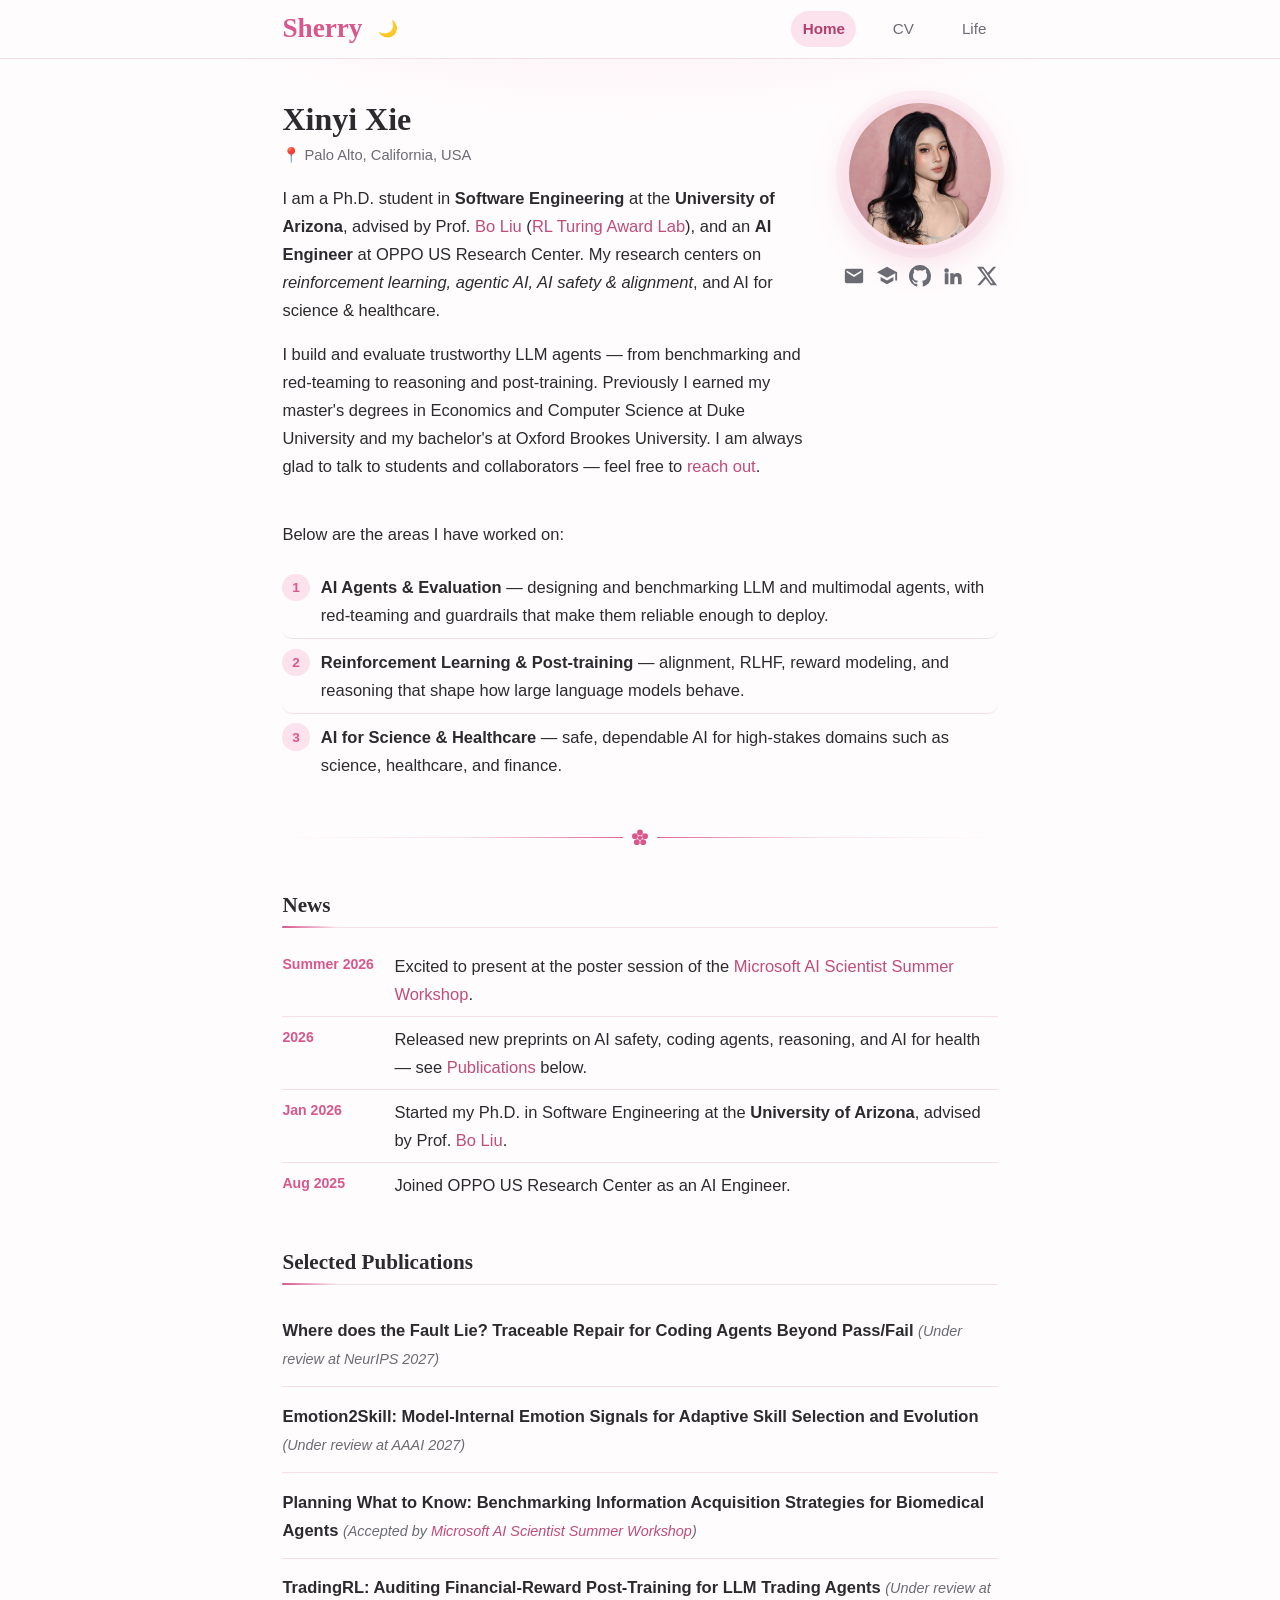
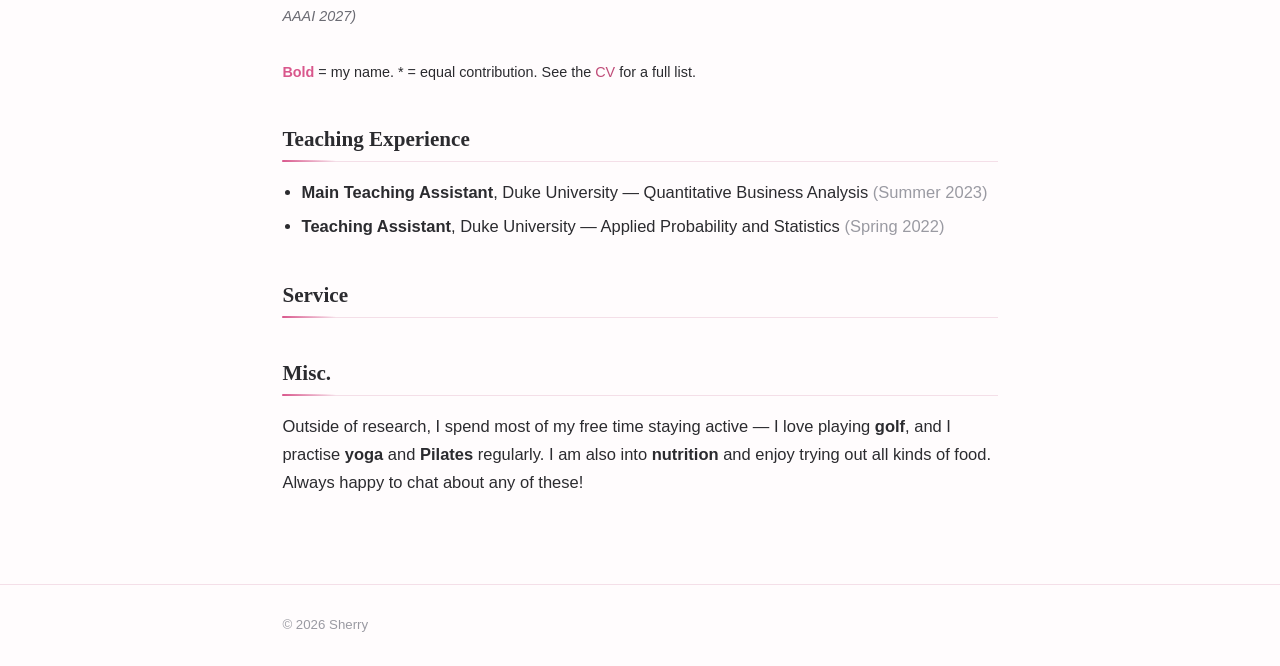
==== index.html @ 766e2747 "Personal academic website (Home, CV, Life)" ====
<!DOCTYPE html>
<html lang="en">
  <head>
    <meta charset="UTF-8" />
    <meta name="viewport" content="width=device-width, initial-scale=1.0" />
    <title>Xinyi Xie</title>
    <meta
      name="description"
      content="Xinyi Xie — PhD student in Software Engineering at the University of Arizona, working on reinforcement learning, agentic AI, and AI safety."
    />
    <link rel="icon" href="assets/icons/favicon.svg" />
    <link rel="stylesheet" href="assets/css/style.css" />
    <script>try{var t=localStorage.getItem("theme");if(t)document.documentElement.setAttribute("data-theme",t);}catch(e){}</script>
  </head>
  <body>
    <header class="site-header">
      <div class="container">
        <div class="brand-group">
          <a class="brand" href="index.html">Sherry</a>
          <button class="theme-toggle" type="button" aria-label="Toggle day / night" title="Day / night">🌙</button>
        </div>
        <nav class="nav">
          <a href="index.html">Home</a>
          <a href="cv.html">CV</a>
          <a href="life.html">Life</a>
        </nav>
      </div>
    </header>

    <main>
      <div class="container">
        <!-- Profile: text on the left, photo + social icons on the right -->
        <section class="profile">
          <div class="profile__main">
            <h1>Xinyi Xie</h1>
            <p class="profile__loc">📍 Palo Alto, California, USA</p>
            <p>
              I am a Ph.D. student in <strong>Software Engineering</strong> at
              the <strong>University of Arizona</strong>, advised by Prof.
              <a
                href="https://ergodicmarkovian.github.io/main/"
                target="_blank"
                rel="noopener"
                >Bo Liu</a
              >
              (<a
                href="https://all.cs.umass.edu"
                target="_blank"
                rel="noopener"
                >RL Turing Award Lab</a
              >), and an <strong>AI Engineer</strong> at OPPO US Research
              Center. My research centers on
              <em>reinforcement learning, agentic AI, AI safety &amp;
              alignment</em>, and AI for science &amp; healthcare.
            </p>
            <p>
              I build and evaluate trustworthy LLM agents — from benchmarking
              and red-teaming to reasoning and post-training. Previously I
              earned my master's degrees in Economics and Computer Science at
              Duke University and my bachelor's at Oxford Brookes University. I
              am always glad to talk to students and collaborators — feel free to
              <a href="mailto:techsherry888@gmail.com">reach out</a>.
            </p>
          </div>

          <aside class="profile__side">
            <img
              class="profile__photo"
              src="assets/images/headshot.jpg"
              alt="Photo of Xinyi Xie"
              onerror="this.onerror=null;this.replaceWith(Object.assign(document.createElement('div'),{className:'profile__photo profile__photo--empty',textContent:'XX'}))"
            />
            <div class="profile__social">
              <a href="mailto:techsherry888@gmail.com" aria-label="Email" title="Email">
                <svg viewBox="0 0 24 24" aria-hidden="true"><path d="M20 4H4a2 2 0 0 0-2 2v12a2 2 0 0 0 2 2h16a2 2 0 0 0 2-2V6a2 2 0 0 0-2-2Zm0 4-8 5-8-5V6l8 5 8-5Z"/></svg>
              </a>
              <a href="https://scholar.google.com/citations?user=f20DYF0AAAAJ&amp;hl" target="_blank" rel="noopener" aria-label="Google Scholar" title="Google Scholar">
                <svg viewBox="0 0 24 24" aria-hidden="true"><path d="M12 2 1 8l11 6 9-4.91V17h2V8L12 2ZM5 13.18v4L12 21l7-3.82v-4L12 17l-7-3.82Z"/></svg>
              </a>
              <a href="https://github.com/Sherry19971998" target="_blank" rel="noopener" aria-label="GitHub" title="GitHub">
                <svg viewBox="0 0 16 16" aria-hidden="true"><path d="M8 0C3.58 0 0 3.58 0 8c0 3.54 2.29 6.53 5.47 7.59.4.07.55-.17.55-.38 0-.19-.01-.82-.01-1.49-2.01.37-2.53-.49-2.69-.94-.09-.23-.48-.94-.82-1.13-.28-.15-.68-.52-.01-.53.63-.01 1.08.58 1.23.82.72 1.21 1.87.87 2.33.66.07-.52.28-.87.51-1.07-1.78-.2-3.64-.89-3.64-3.95 0-.87.31-1.59.82-2.15-.08-.2-.36-1.02.08-2.12 0 0 .67-.21 2.2.82a7.6 7.6 0 0 1 4 0c1.53-1.04 2.2-.82 2.2-.82.44 1.1.16 1.92.08 2.12.51.56.82 1.27.82 2.15 0 3.07-1.87 3.75-3.65 3.95.29.25.54.73.54 1.48 0 1.07-.01 1.93-.01 2.2 0 .21.15.46.55.38A8.01 8.01 0 0 0 16 8c0-4.42-3.58-8-8-8Z"/></svg>
              </a>
              <a href="https://www.linkedin.com/in/sherry-xie-65384914b/" target="_blank" rel="noopener" aria-label="LinkedIn" title="LinkedIn">
                <svg viewBox="0 0 24 24" aria-hidden="true"><path d="M4.98 3.5a2.5 2.5 0 1 1-.02 5 2.5 2.5 0 0 1 .02-5ZM3 9h4v12H3Zm6 0h3.8v1.7h.05c.53-1 1.83-2.05 3.77-2.05 4.03 0 4.78 2.65 4.78 6.1V21h-4v-5.4c0-1.29-.02-2.95-1.8-2.95-1.8 0-2.08 1.4-2.08 2.85V21H9Z"/></svg>
              </a>
              <a href="https://x.com/sherry17111811" target="_blank" rel="noopener" aria-label="X (Twitter)" title="X (Twitter)">
                <svg viewBox="0 0 24 24" aria-hidden="true"><path d="M18.9 2H22l-7.5 8.6L23 22h-6.9l-5.4-7-6.2 7H1.4l8-9.2L1 2h7l4.9 6.5L18.9 2Zm-2.4 18h1.9L7.6 4H5.6l10.9 16Z"/></svg>
              </a>
            </div>
          </aside>
        </section>

        <!-- Research areas: no heading — flows from the bio, like the reference. -->
        <section class="section">
          <p>Below are the areas I have worked on:</p>
          <ol class="areas">
            <li>
              <strong>AI Agents &amp; Evaluation</strong> — designing and
              benchmarking LLM and multimodal agents, with red-teaming and
              guardrails that make them reliable enough to deploy.
            </li>
            <li>
              <strong>Reinforcement Learning &amp; Post-training</strong> —
              alignment, RLHF, reward modeling, and reasoning that shape how
              large language models behave.
            </li>
            <li>
              <strong>AI for Science &amp; Healthcare</strong> — safe,
              dependable AI for high-stakes domains such as science, healthcare,
              and finance.
            </li>
          </ol>
        </section>

        <hr />

        <!-- News -->
        <section class="section">
          <h2>News</h2>
          <div id="news-list">
            <p class="loading">Loading news…</p>
          </div>
        </section>

        <!-- Selected publications -->
        <section class="section">
          <h2>Selected Publications</h2>
          <div id="pub-list" data-selected="true">
            <p class="loading">Loading publications…</p>
          </div>
          <p style="margin-top: 1rem; font-size: 0.9rem">
            <span class="me" style="color: var(--color-accent); font-weight: 700"
              >Bold</span
            >
            = my name. * = equal contribution. See the
            <a href="cv.html">CV</a> for a full list.
          </p>
        </section>

        <!-- Teaching Experience -->
        <section class="section">
          <h2>Teaching Experience</h2>
          <ul class="plain-list">
            <li>
              <strong>Main Teaching Assistant</strong>, Duke University —
              Quantitative Business Analysis
              <span style="color: var(--color-faint)">(Summer 2023)</span>
            </li>
            <li>
              <strong>Teaching Assistant</strong>, Duke University — Applied
              Probability and Statistics
              <span style="color: var(--color-faint)">(Spring 2022)</span>
            </li>
          </ul>
        </section>

        <!-- Service (none yet — heading kept, content intentionally empty) -->
        <section class="section">
          <h2>Service</h2>
        </section>

        <!-- Misc. -->
        <section class="section">
          <h2>Misc.</h2>
          <p>
            Outside of research, I spend most of my free time staying active —
            I love playing <strong>golf</strong>, and I practise
            <strong>yoga</strong> and <strong>Pilates</strong> regularly. I am
            also into <strong>nutrition</strong> and enjoy trying out all kinds
            of food. Always happy to chat about any of these!
          </p>
        </section>
      </div>
    </main>

    <footer class="site-footer">
      <div class="container">
        <span>© <span id="year">2026</span> Sherry</span>
      </div>
    </footer>

    <script src="assets/js/main.js"></script>
    <script src="assets/js/data.js"></script>
  </body>
</html>
---- assets/css/style.css ----
/* ==========================================================================
   Sherry Xie — personal academic website
   Two pages: Home + CV. Single-column, sans-serif, soft rose accent.
   Inspired by kevinz-01.github.io, with a feminine palette borrowed from
   al-folio pink themes. No external fonts, no build step.
   ========================================================================== */

:root {
  --max-width: 760px;

  --color-text: #2b2b2f;
  --color-muted: #6b6b73;
  --color-faint: #9a9aa2;
  --color-bg: #fffcfd;
  --color-surface: #fdeef4;
  --color-border: #f4dfe8;

  /* Rose accent */
  --color-accent: #d9578c;
  --color-accent-dark: #b23f6c;
  --color-accent-soft: #fce2ed;
  --color-link: #c04d79;
  --color-link-hover: #9c3862;

  --font-sans: "Inter", -apple-system, BlinkMacSystemFont, "Segoe UI", Roboto,
    Helvetica, Arial, "Noto Sans", sans-serif;
  --font-serif: "Iowan Old Style", "Palatino Linotype", Palatino, Georgia,
    serif;
  --font-mono: "SF Mono", ui-monospace, Menlo, Consolas, monospace;
  /* handwritten signature look for the name */
  --font-script: "Snell Roundhand", "Apple Chancery", "Segoe Script",
    "Brush Script MT", cursive;

  --radius: 12px;

  /* hand-drawn 5-petal flower, used as a CSS mask so it follows the theme */
  --flower: url("data:image/svg+xml,%3Csvg xmlns='http://www.w3.org/2000/svg' viewBox='0 0 24 24'%3E%3Cg fill='%23000'%3E%3Ccircle cx='12' cy='5.4' r='3.5'/%3E%3Ccircle cx='18.1' cy='9.8' r='3.5'/%3E%3Ccircle cx='15.8' cy='17' r='3.5'/%3E%3Ccircle cx='8.2' cy='17' r='3.5'/%3E%3Ccircle cx='5.9' cy='9.8' r='3.5'/%3E%3Ccircle cx='12' cy='11.8' r='2.6'/%3E%3C/g%3E%3C/svg%3E");
}

/* Reset ------------------------------------------------------------------- */
*,
*::before,
*::after {
  box-sizing: border-box;
}
html {
  -webkit-text-size-adjust: 100%;
  scroll-behavior: smooth;
}
body {
  margin: 0;
  font-family: var(--font-sans);
  font-size: 16.5px;
  line-height: 1.7;
  color: var(--color-text);
  /* soft blush glow at the top — warmth without decoration */
  background-color: var(--color-bg);
  background-image: radial-gradient(
    900px 380px at 50% -140px,
    var(--color-accent-soft),
    transparent 70%
  );
  background-repeat: no-repeat;
  background-attachment: fixed;
  -webkit-font-smoothing: antialiased;
  text-rendering: optimizeLegibility;
}

/* Typography -------------------------------------------------------------- */
/* Elegant serif headings — academic gravitas with a softer, feminine feel */
h1,
h2,
h3,
h4 {
  font-family: var(--font-serif);
  font-weight: 600;
  line-height: 1.3;
  color: var(--color-text);
  letter-spacing: 0;
}
h1 {
  font-size: 2rem;
  margin: 0 0 0.15rem;
}
h2 {
  font-size: 1.32rem;
  margin: 2.6rem 0 1rem;
  padding-bottom: 0.5rem;
  border-bottom: 1px solid var(--color-border);
  position: relative;
}
/* delicate rose accent under each section heading — grows on hover */
h2::after {
  content: "";
  position: absolute;
  left: 0;
  bottom: -1px;
  width: 54px;
  height: 2px;
  border-radius: 2px;
  background: linear-gradient(90deg, var(--color-accent), transparent);
  transition: width 0.4s cubic-bezier(0.4, 0, 0.2, 1);
}
h2:hover::after {
  width: 130px;
}
h3 {
  font-size: 1.05rem;
  margin: 1.6rem 0 0.5rem;
}

p {
  margin: 0 0 1rem;
}

a {
  color: var(--color-link);
  text-decoration: none;
  border-bottom: 1px solid transparent;
  transition: color 0.15s ease, border-color 0.15s ease;
}
a:hover {
  color: var(--color-link-hover);
  border-bottom-color: currentColor;
}

/* Divider with a little flower in the middle */
hr {
  border: none;
  /* taller band so the divider (and its flower) is easy to hover */
  height: 24px;
  background: linear-gradient(
      90deg,
      transparent,
      var(--color-accent-soft),
      var(--color-accent),
      var(--color-accent-soft),
      transparent
    )
    center / 100% 1px no-repeat;
  margin: 2.4rem 0;
  position: relative;
  overflow: visible;
}
/* clear a gap in the line so the flower sits cleanly */
hr::before {
  content: "";
  position: absolute;
  left: 50%;
  top: 50%;
  transform: translate(-50%, -50%);
  width: 34px;
  height: 10px;
  background: var(--color-bg);
}
/* the flower itself — masked, so it takes the accent colour in both themes */
hr::after {
  content: "";
  position: absolute;
  left: 50%;
  top: 50%;
  transform: translate(-50%, -50%);
  width: 20px;
  height: 20px;
  background-color: var(--color-accent);
  -webkit-mask: var(--flower) center / contain no-repeat;
  mask: var(--flower) center / contain no-repeat;
  transition: transform 0.65s cubic-bezier(0.34, 1.56, 0.64, 1),
    background-color 0.3s ease;
}
/* hover the divider → the flower blooms and spins */
hr:hover::after {
  transform: translate(-50%, -50%) rotate(180deg) scale(1.35);
  background-color: var(--color-accent-dark);
}

code {
  font-family: var(--font-mono);
  font-size: 0.85em;
  background: var(--color-surface);
  padding: 0.1em 0.35em;
  border-radius: 4px;
}

/* Layout ------------------------------------------------------------------ */
.container {
  max-width: var(--max-width);
  margin: 0 auto;
  padding: 0 1.4rem;
}
main {
  padding: 2.5rem 0 4rem;
  min-height: 60vh;
  animation: pagefade 0.55s ease both;
}
@keyframes pagefade {
  from {
    opacity: 0;
    transform: translateY(10px);
  }
  to {
    opacity: 1;
    transform: none;
  }
}
.section {
  margin-bottom: 1.5rem;
}

/* Site header / nav ------------------------------------------------------- */
.site-header {
  background: var(--color-bg);
  border-bottom: 1px solid var(--color-border);
  position: sticky;
  top: 0;
  z-index: 50;
}
.site-header .container {
  display: flex;
  align-items: center;
  justify-content: space-between;
  gap: 1rem;
  min-height: 58px;
}
.brand {
  font-family: var(--font-script);
  font-weight: 600;
  font-size: 1.7rem;
  line-height: 1;
  color: var(--color-accent);
  border-bottom: none;
  transition: transform 0.15s ease, color 0.15s ease;
}
.brand:hover {
  color: var(--color-accent-dark);
  border-bottom: none;
  transform: rotate(-2deg) scale(1.04);
}
.brand-group {
  display: flex;
  align-items: center;
  gap: 0.6rem;
}
.theme-toggle {
  background: none;
  border: none;
  cursor: pointer;
  font-size: 1rem;
  line-height: 1;
  padding: 0.25rem 0.35rem;
  border-radius: 8px;
  display: inline-flex;
  align-items: center;
  transition: background 0.15s ease, transform 0.15s ease;
}
.theme-toggle:hover {
  background: var(--color-surface);
  transform: scale(1.12) rotate(-8deg);
}
.nav {
  display: flex;
  gap: 1.6rem;
}
.nav a {
  color: var(--color-muted);
  font-size: 0.95rem;
  border-bottom: none;
  padding: 0.3rem 0.7rem;
  border-radius: 999px;
  transition: color 0.15s ease, background 0.15s ease;
}
/* soft pink pill on hover / for the current page */
.nav a:hover {
  color: var(--color-accent-dark);
  background: var(--color-accent-soft);
  border-bottom: none;
}
.nav a.is-active {
  color: var(--color-accent-dark);
  background: var(--color-accent-soft);
  font-weight: 600;
}

/* Profile block (home): text left, photo + social icons right ------------- */
.profile {
  display: flex;
  gap: 2.5rem;
  align-items: flex-start;
  margin-bottom: 1.5rem;
}
.profile__main {
  flex: 1 1 auto;
  min-width: 0;
}
.profile__side {
  flex: 0 0 auto;
  display: flex;
  flex-direction: column;
  align-items: center;
}
.profile__photo {
  flex: 0 0 150px;
  width: 150px;
  height: 150px;
  border-radius: 50%;
  object-fit: cover;
  background: var(--color-surface);
  border: 4px solid var(--color-accent-soft);
  /* soft rose halo */
  box-shadow: 0 10px 34px rgba(208, 90, 134, 0.22),
    0 0 0 9px rgba(208, 90, 134, 0.05);
}
/* Placeholder shown when no profile.jpg is present yet */
.profile__photo--empty {
  display: flex;
  align-items: center;
  justify-content: center;
  font-size: 2.6rem;
  font-weight: 700;
  color: var(--color-accent);
  background: var(--color-accent-soft);
}
.profile__title {
  color: var(--color-accent);
  font-weight: 600;
  font-size: 1.02rem;
  margin: 0.1rem 0 0.2rem;
}
.profile__loc {
  color: var(--color-muted);
  font-size: 0.92rem;
  margin: 0 0 1rem;
}

/* Social icons stacked under the photo ------------------------------------ */
.profile__social {
  display: flex;
  flex-wrap: wrap;
  justify-content: center;
  gap: 0.55rem 0.7rem;
  margin-top: 1rem;
  max-width: 160px;
}
.profile__social a {
  color: var(--color-muted);
  border-bottom: none;
  display: inline-flex;
  transition: color 0.15s ease, transform 0.15s ease;
}
.profile__social a:hover {
  color: var(--color-accent);
  border-bottom: none;
  transform: translateY(-2px);
}
.profile__social svg {
  width: 22px;
  height: 22px;
  fill: currentColor;
  display: block;
}

/* Research-areas numbered list -------------------------------------------- */
.areas {
  counter-reset: area;
  list-style: none;
  padding: 0;
  margin: 0;
}
.areas a {
  border-bottom: none;
}
.areas a:hover {
  border-bottom: 1px solid currentColor;
}
.areas li {
  position: relative;
  padding: 0.55rem 0.6rem 0.55rem 2.4rem;
  border-bottom: 1px solid var(--color-border);
  border-radius: 10px;
  transition: background 0.25s ease;
}
/* hover a research area → soft pink wash, its number tilts */
.areas li:hover {
  background: var(--color-accent-soft);
}
.areas li:hover::before {
  transform: scale(1.14) rotate(-12deg);
}
.areas li:last-child {
  border-bottom: none;
}
.areas li::before {
  counter-increment: area;
  content: counter(area);
  position: absolute;
  left: 0;
  top: 0.6rem;
  width: 1.7rem;
  height: 1.7rem;
  display: flex;
  align-items: center;
  justify-content: center;
  font-size: 0.85rem;
  font-weight: 700;
  color: var(--color-accent);
  background: var(--color-accent-soft);
  border-radius: 50%;
  transition: transform 0.3s cubic-bezier(0.34, 1.56, 0.64, 1);
}

/* News list --------------------------------------------------------------- */
.news-item {
  display: flex;
  gap: 1rem;
  padding: 0.5rem 0;
  border-bottom: 1px solid var(--color-border);
}
.news-item:last-child {
  border-bottom: none;
}
.news-item time {
  flex: 0 0 6rem;
  color: var(--color-accent);
  font-weight: 600;
  font-variant-numeric: tabular-nums;
  font-size: 0.88rem;
  padding-top: 0.05rem;
  transition: transform 0.25s cubic-bezier(0.34, 1.56, 0.64, 1);
}
/* hover a news row → its date pops forward slightly */
.news-item:hover time {
  transform: translateX(3px) scale(1.06);
}

/* Publications ------------------------------------------------------------ */
.pub {
  padding: 0.9rem 0;
  border-bottom: 1px solid var(--color-border);
  transition: transform 0.25s ease;
}
.pub:last-child {
  border-bottom: none;
}
/* hover a paper → it slides over a touch and the title turns rose */
.pub:hover {
  transform: translateX(5px);
}
.pub:hover .pub__title {
  color: var(--color-accent);
}
.pub__title {
  font-weight: 600;
  transition: color 0.25s ease;
}
/* submission status shown inline with the title (lighter, italic) */
.pub__status {
  font-weight: 400;
  font-style: italic;
  color: var(--color-muted);
  font-size: 0.9rem;
}
.pub__authors {
  color: var(--color-muted);
  font-size: 0.94rem;
}
.pub__authors .me {
  color: var(--color-accent);
  font-weight: 700;
}
.pub__venue {
  font-style: italic;
  color: var(--color-muted);
  font-size: 0.94rem;
}
.pub__badge {
  display: inline-block;
  font-size: 0.7rem;
  letter-spacing: 0.04em;
  text-transform: uppercase;
  color: var(--color-accent-dark);
  background: var(--color-accent-soft);
  border-radius: 4px;
  padding: 0.1rem 0.45rem;
  margin-left: 0.4rem;
  vertical-align: middle;
}
.pub__links {
  margin-top: 0.3rem;
  font-size: 0.88rem;
  display: flex;
  gap: 0.85rem;
  flex-wrap: wrap;
}

/* Simple list (service, misc) --------------------------------------------- */
.plain-list {
  padding-left: 1.2rem;
  margin: 0;
}
.plain-list li {
  margin-bottom: 0.35rem;
}

/* CV --------------------------------------------------------------------- */
.cv-entry {
  display: flex;
  gap: 1.2rem;
  padding: 0.7rem 0;
  border-bottom: 1px solid var(--color-border);
}
.cv-entry:last-child {
  border-bottom: none;
}
.cv-entry__date {
  flex: 0 0 8rem;
  color: var(--color-faint);
  font-size: 0.9rem;
  font-variant-numeric: tabular-nums;
}
.cv-entry__body {
  flex: 1;
}
.cv-entry__body strong {
  font-weight: 700;
}
.cv-entry__body .where {
  color: var(--color-muted);
}
.cv-download {
  display: inline-block;
  margin-top: 0.5rem;
  background: var(--color-accent);
  color: #fff;
  padding: 0.45rem 1.1rem;
  border-radius: 999px;
  font-size: 0.92rem;
  font-weight: 600;
  border-bottom: none;
}
.cv-download:hover {
  background: var(--color-accent-dark);
  color: #fff;
  border-bottom: none;
}

/* Footer ------------------------------------------------------------------ */
.site-footer {
  border-top: 1px solid var(--color-border);
  color: var(--color-faint);
  font-size: 0.83rem;
  padding: 1.8rem 0;
}
.site-footer .container {
  display: flex;
  justify-content: space-between;
  flex-wrap: wrap;
  gap: 0.5rem;
}

/* States ------------------------------------------------------------------ */
.loading,
.error {
  color: var(--color-faint);
  font-style: italic;
  padding: 0.6rem 0;
}
.error {
  color: #b23f6c;
}

/* Responsive -------------------------------------------------------------- */
@media (max-width: 600px) {
  body {
    font-size: 16px;
  }
  .profile {
    flex-direction: column-reverse;
    gap: 1.3rem;
  }
  .profile__side {
    align-self: center;
  }
  .profile__photo {
    flex-basis: 130px;
    width: 130px;
    height: 130px;
  }
  .nav {
    gap: 1.1rem;
  }
  .cv-entry {
    flex-direction: column;
    gap: 0.2rem;
  }
  .cv-entry__date {
    flex-basis: auto;
  }
}

/* Dark mode: a manual choice (data-theme) wins; otherwise follow the system - */
:root[data-theme="dark"] {
  --color-text: #ede8ea;
  --color-muted: #b3a8ad;
  --color-faint: #857b80;
  --color-bg: #171315;
  --color-surface: #241a20;
  --color-border: #33262d;
  --color-accent: #eb8bb1;
  --color-accent-dark: #f3a9c8;
  --color-accent-soft: #2e1f27;
  --color-link: #eb8bb1;
  --color-link-hover: #f3a9c8;
}
@media (prefers-color-scheme: dark) {
  :root:not([data-theme="light"]) {
    --color-text: #ede8ea;
    --color-muted: #b3a8ad;
    --color-faint: #857b80;
    --color-bg: #171315;
    --color-surface: #241a20;
    --color-border: #33262d;
    --color-accent: #eb8bb1;
    --color-accent-dark: #f3a9c8;
    --color-accent-soft: #2e1f27;
    --color-link: #eb8bb1;
    --color-link-hover: #f3a9c8;
  }
}

/* Smooth transition when flipping themes */
body {
  transition: background 0.3s ease, color 0.3s ease;
}

/* Life page: photo slideshow + grid ---------------------------------------- */
.slideshow {
  position: relative;
  max-width: 640px;
  margin: 0 auto;
  height: min(72vh, 580px);
  border-radius: 16px;
  overflow: hidden;
  background: var(--color-surface);
  box-shadow: 0 18px 50px rgba(0, 0, 0, 0.14);
  animation: fadeup 0.8s ease both;
}
.slide {
  position: absolute;
  inset: 0;
  opacity: 0;
  transition: opacity 0.9s ease;
  pointer-events: none;
}
.slide.is-active {
  opacity: 1;
  pointer-events: auto;
}
/* blurred fill so portrait photos never leave empty side bars */
.slide__bg {
  position: absolute;
  inset: 0;
  background-size: cover;
  background-position: center;
  filter: blur(28px) brightness(0.7) saturate(1.15);
  transform: scale(1.18);
}
.slide__img {
  position: absolute;
  inset: 0;
  width: 100%;
  height: 100%;
  object-fit: contain; /* show the whole photo — never crop faces */
  display: block;
  z-index: 1;
}
/* Ken Burns: slow push on the visible photo */
.slide.is-active .slide__img {
  animation: kenburns 9s ease-out both;
}
@keyframes kenburns {
  from { transform: scale(1); }
  to { transform: scale(1.06); }
}
@keyframes fadeup {
  from { opacity: 0; transform: translateY(18px); }
  to { opacity: 1; transform: none; }
}
.slide__caption {
  position: absolute;
  left: 0;
  right: 0;
  bottom: 0;
  z-index: 2;
  padding: 1.4rem 1rem 0.9rem;
  color: #fff;
  font-size: 0.9rem;
  background: linear-gradient(transparent, rgba(0, 0, 0, 0.55));
}
.slideshow__arrow {
  position: absolute;
  top: 50%;
  transform: translateY(-50%);
  width: 40px;
  height: 40px;
  border: none;
  border-radius: 50%;
  background: rgba(255, 255, 255, 0.82);
  color: #333;
  font-size: 1.2rem;
  line-height: 1;
  cursor: pointer;
  display: flex;
  align-items: center;
  justify-content: center;
  transition: background 0.15s ease;
}
.slideshow__arrow:hover {
  background: #fff;
}
.slideshow__arrow--prev { left: 0.7rem; }
.slideshow__arrow--next { right: 0.7rem; }
.slideshow__dots {
  display: flex;
  gap: 0.45rem;
  justify-content: center;
  margin-top: 1rem;
}
.dot {
  width: 9px;
  height: 9px;
  border-radius: 50%;
  background: var(--color-border);
  border: none;
  padding: 0;
  cursor: pointer;
  transition: background 0.15s ease;
}
.dot.is-active { background: var(--color-accent); }

/* Row-based grid: fills left-to-right, so the last photos form the bottom row */
.life-grid {
  display: grid;
  grid-template-columns: repeat(3, 1fr);
  gap: 0.7rem;
  align-items: start;
  margin-top: 2.8rem;
}
.life-grid img {
  width: 100%;
  height: auto;
  border-radius: 12px;
  cursor: pointer;
  display: block;
  background: var(--color-surface);
  /* scroll-reveal start state */
  opacity: 0;
  transform: translateY(22px);
  transition: opacity 0.7s ease, transform 0.7s ease, box-shadow 0.2s ease,
    filter 0.2s ease;
}
.life-grid img.is-visible {
  opacity: 1;
  transform: none;
}
.life-grid img:hover {
  box-shadow: 0 12px 28px rgba(0, 0, 0, 0.18);
  filter: brightness(1.04);
}
@media (max-width: 620px) {
  .life-grid {
    grid-template-columns: repeat(2, 1fr);
  }
}
@media (prefers-reduced-motion: reduce) {
  .slideshow,
  .slide.is-active .slide__img,
  .life-grid img {
    animation: none !important;
    transition: opacity 0.3s ease;
    transform: none;
    opacity: 1;
  }
}
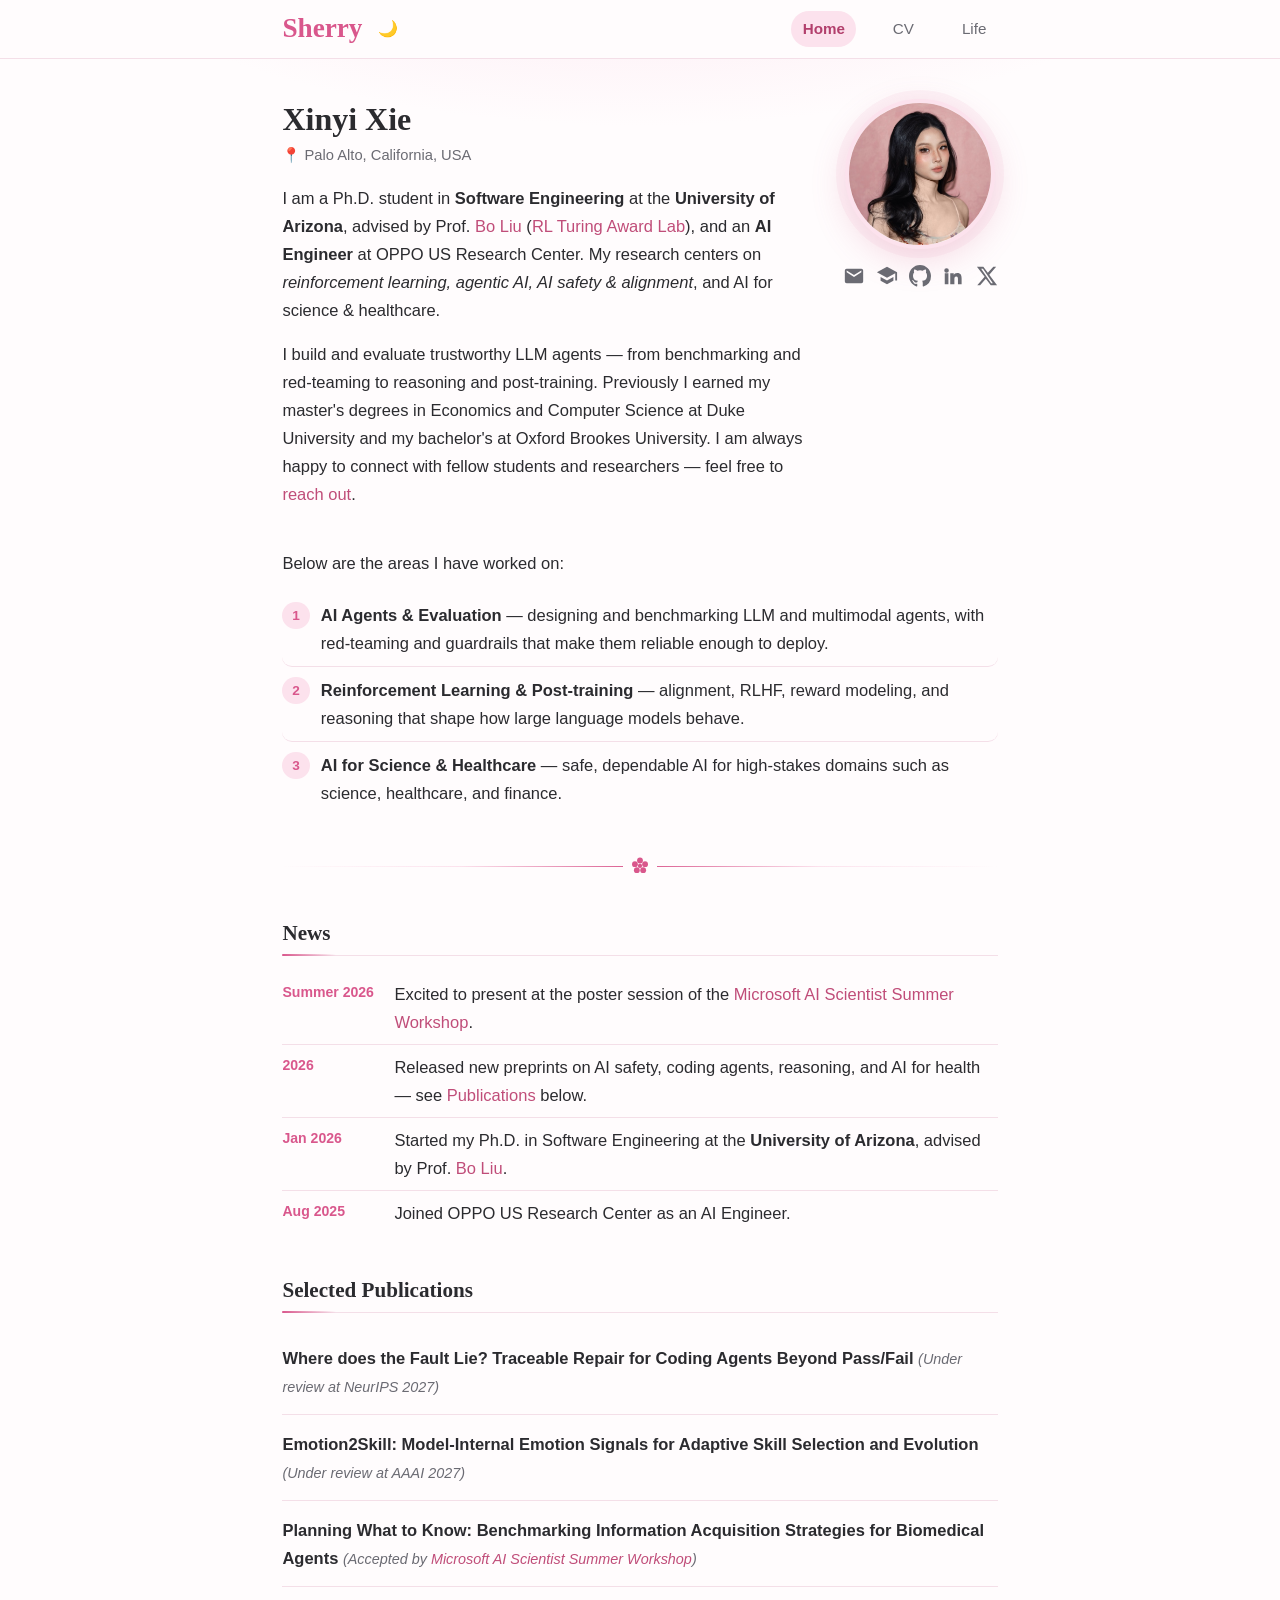
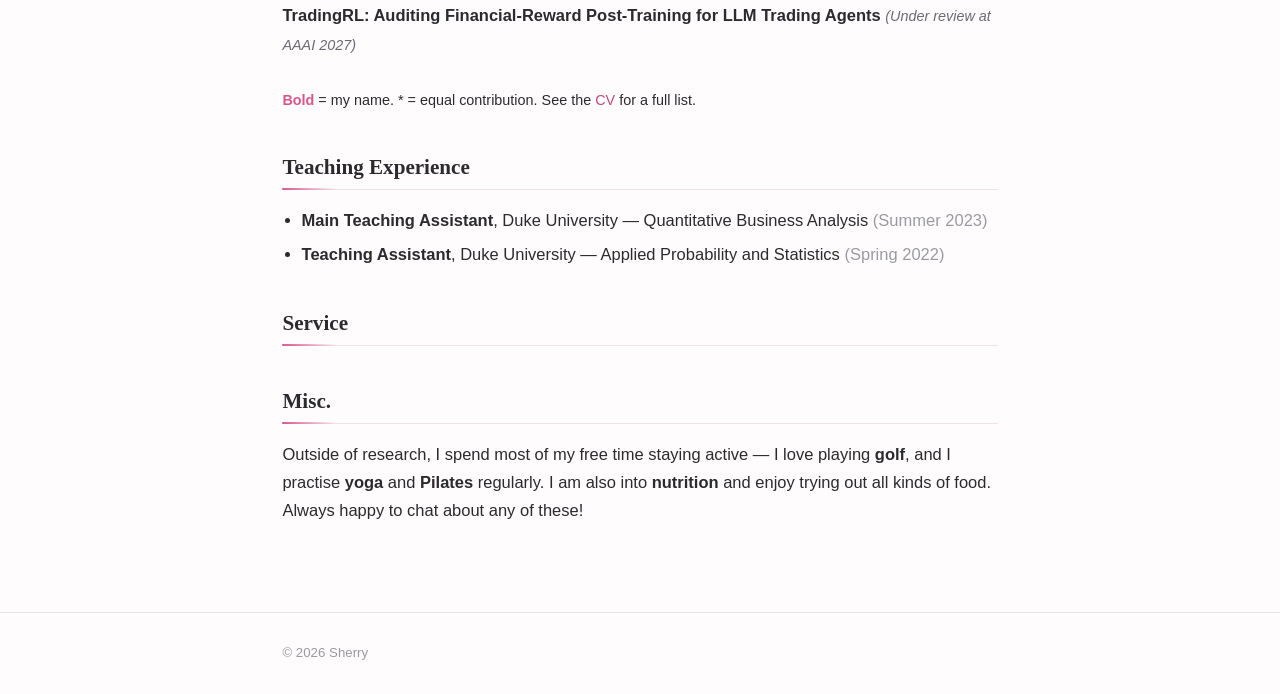
==== commit e28da402: "Home: use peer-level tone in bio invitation" ====
--- a/index.html
+++ b/index.html
@@ -58,7 +58,7 @@
               and red-teaming to reasoning and post-training. Previously I
               earned my master's degrees in Economics and Computer Science at
               Duke University and my bachelor's at Oxford Brookes University. I
-              am always glad to talk to students and collaborators — feel free to
+              am always happy to connect with fellow students and researchers — feel free to
               <a href="mailto:techsherry888@gmail.com">reach out</a>.
             </p>
           </div>
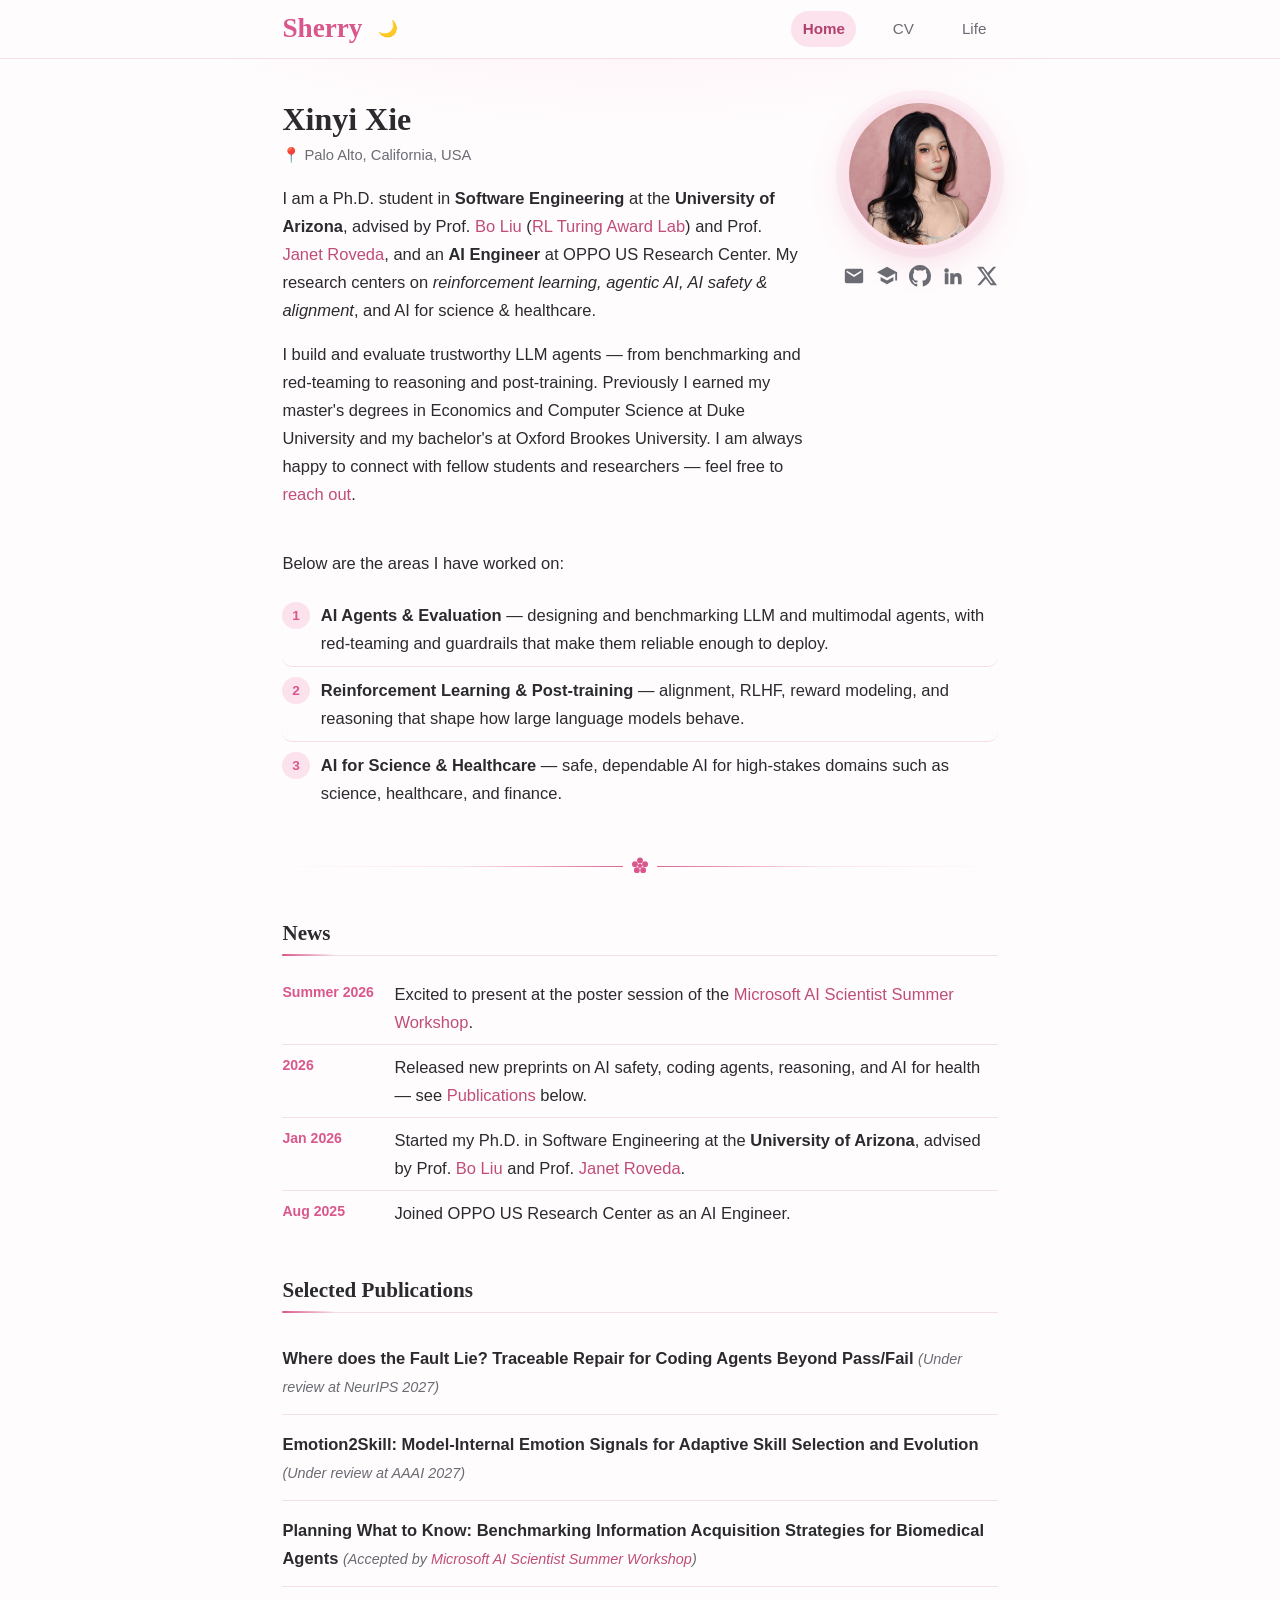
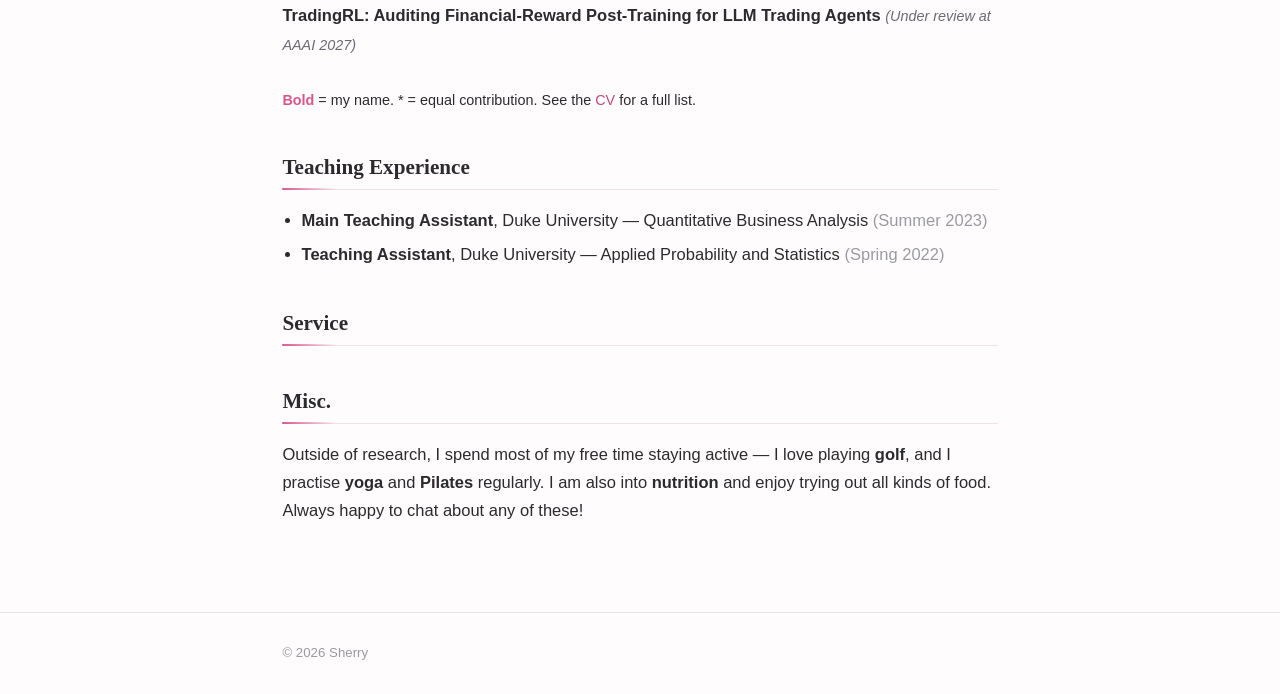
==== commit dc7646d8: "CV: add advisor Janet Roveda; shorten minor to ECE" ====
--- a/index.html
+++ b/index.html
@@ -48,7 +48,13 @@
                 target="_blank"
                 rel="noopener"
                 >RL Turing Award Lab</a
-              >), and an <strong>AI Engineer</strong> at OPPO US Research
+              >) and Prof.
+              <a
+                href="https://ece.engineering.arizona.edu/faculty-staff/faculty/janet-meiling-roveda"
+                target="_blank"
+                rel="noopener"
+                >Janet Roveda</a
+              >, and an <strong>AI Engineer</strong> at OPPO US Research
               Center. My research centers on
               <em>reinforcement learning, agentic AI, AI safety &amp;
               alignment</em>, and AI for science &amp; healthcare.
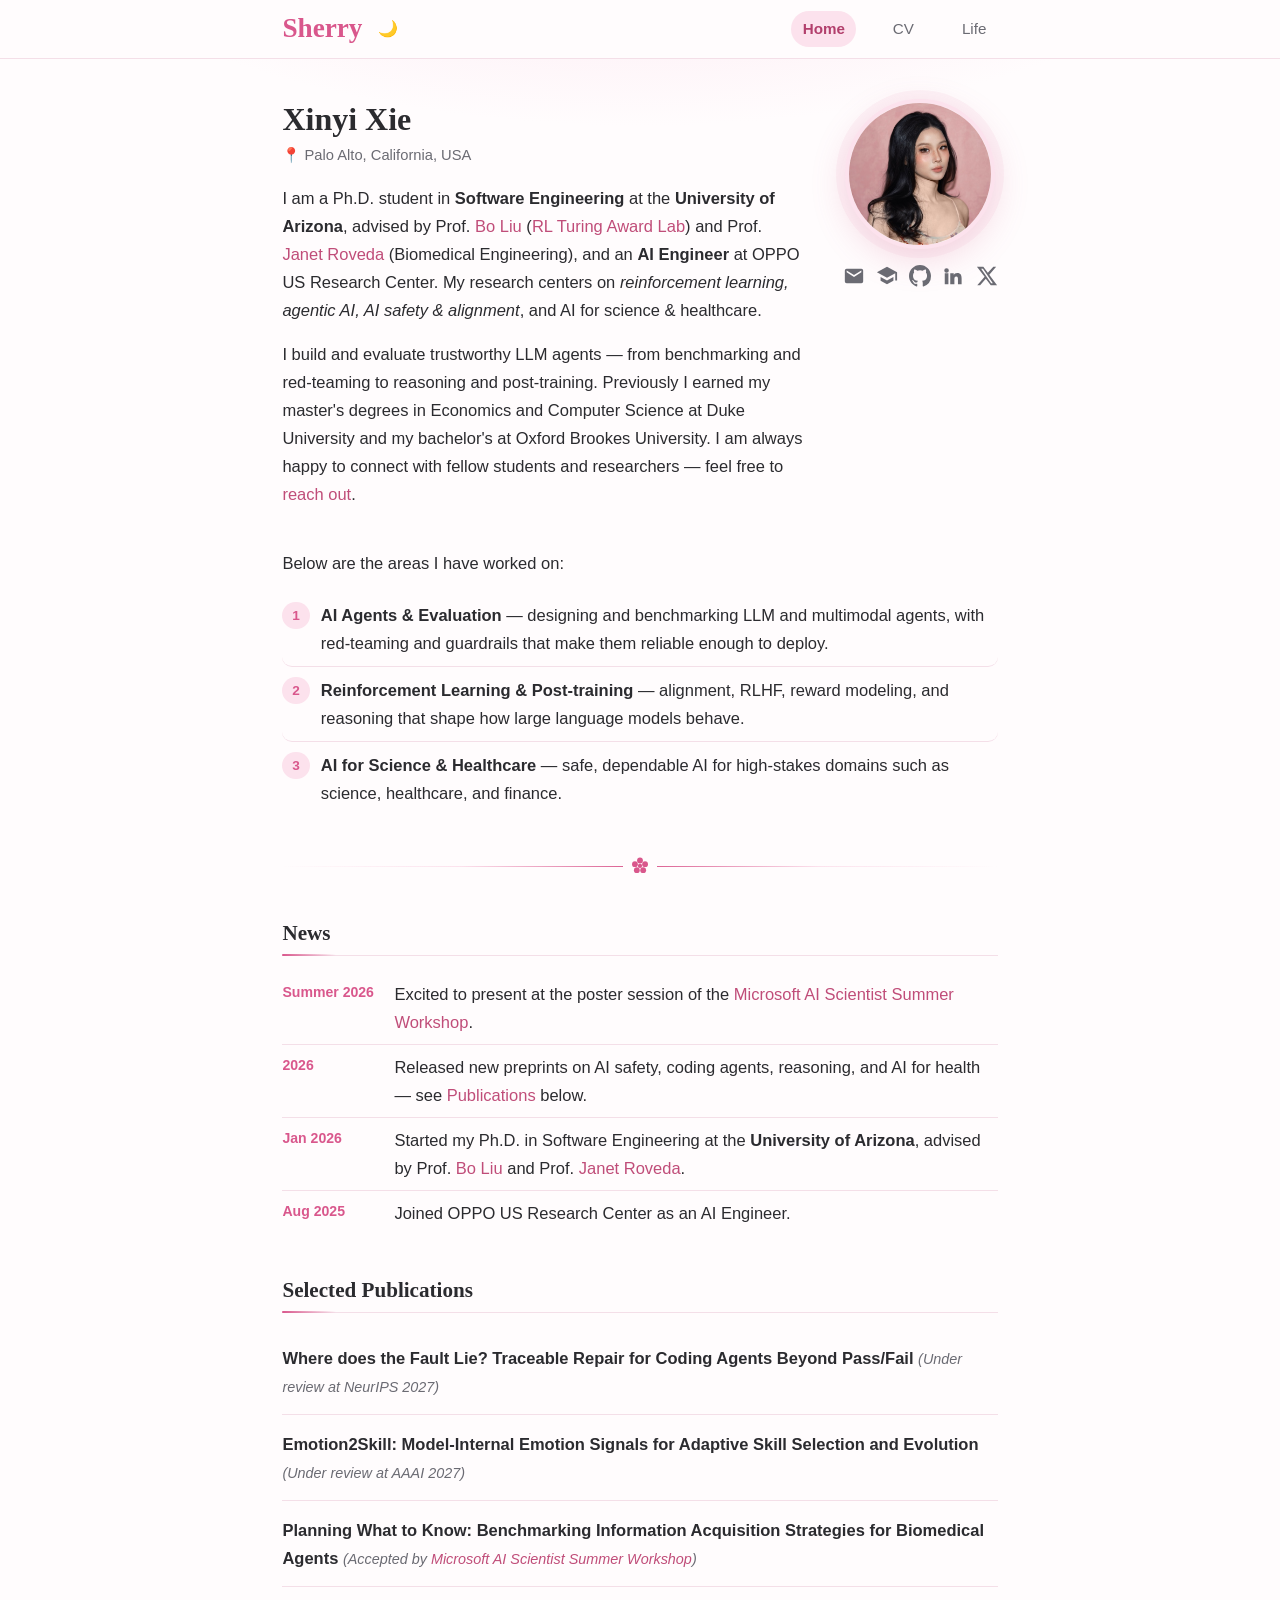
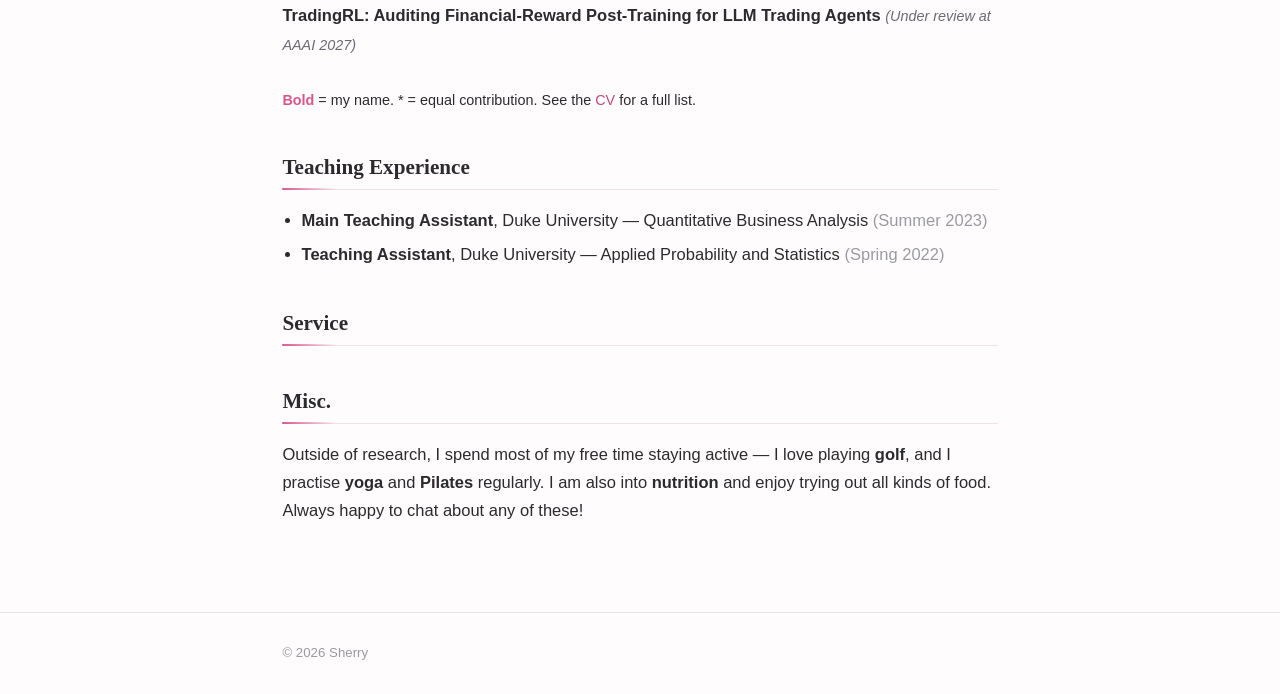
==== commit 839d6139: "Home: note Prof. Janet Roveda's Biomedical Engineering affiliation" ====
--- a/index.html
+++ b/index.html
@@ -54,7 +54,9 @@
                 target="_blank"
                 rel="noopener"
                 >Janet Roveda</a
-              >, and an <strong>AI Engineer</strong> at OPPO US Research
+              >
+              (Biomedical Engineering), and an <strong>AI Engineer</strong> at
+              OPPO US Research
               Center. My research centers on
               <em>reinforcement learning, agentic AI, AI safety &amp;
               alignment</em>, and AI for science &amp; healthcare.
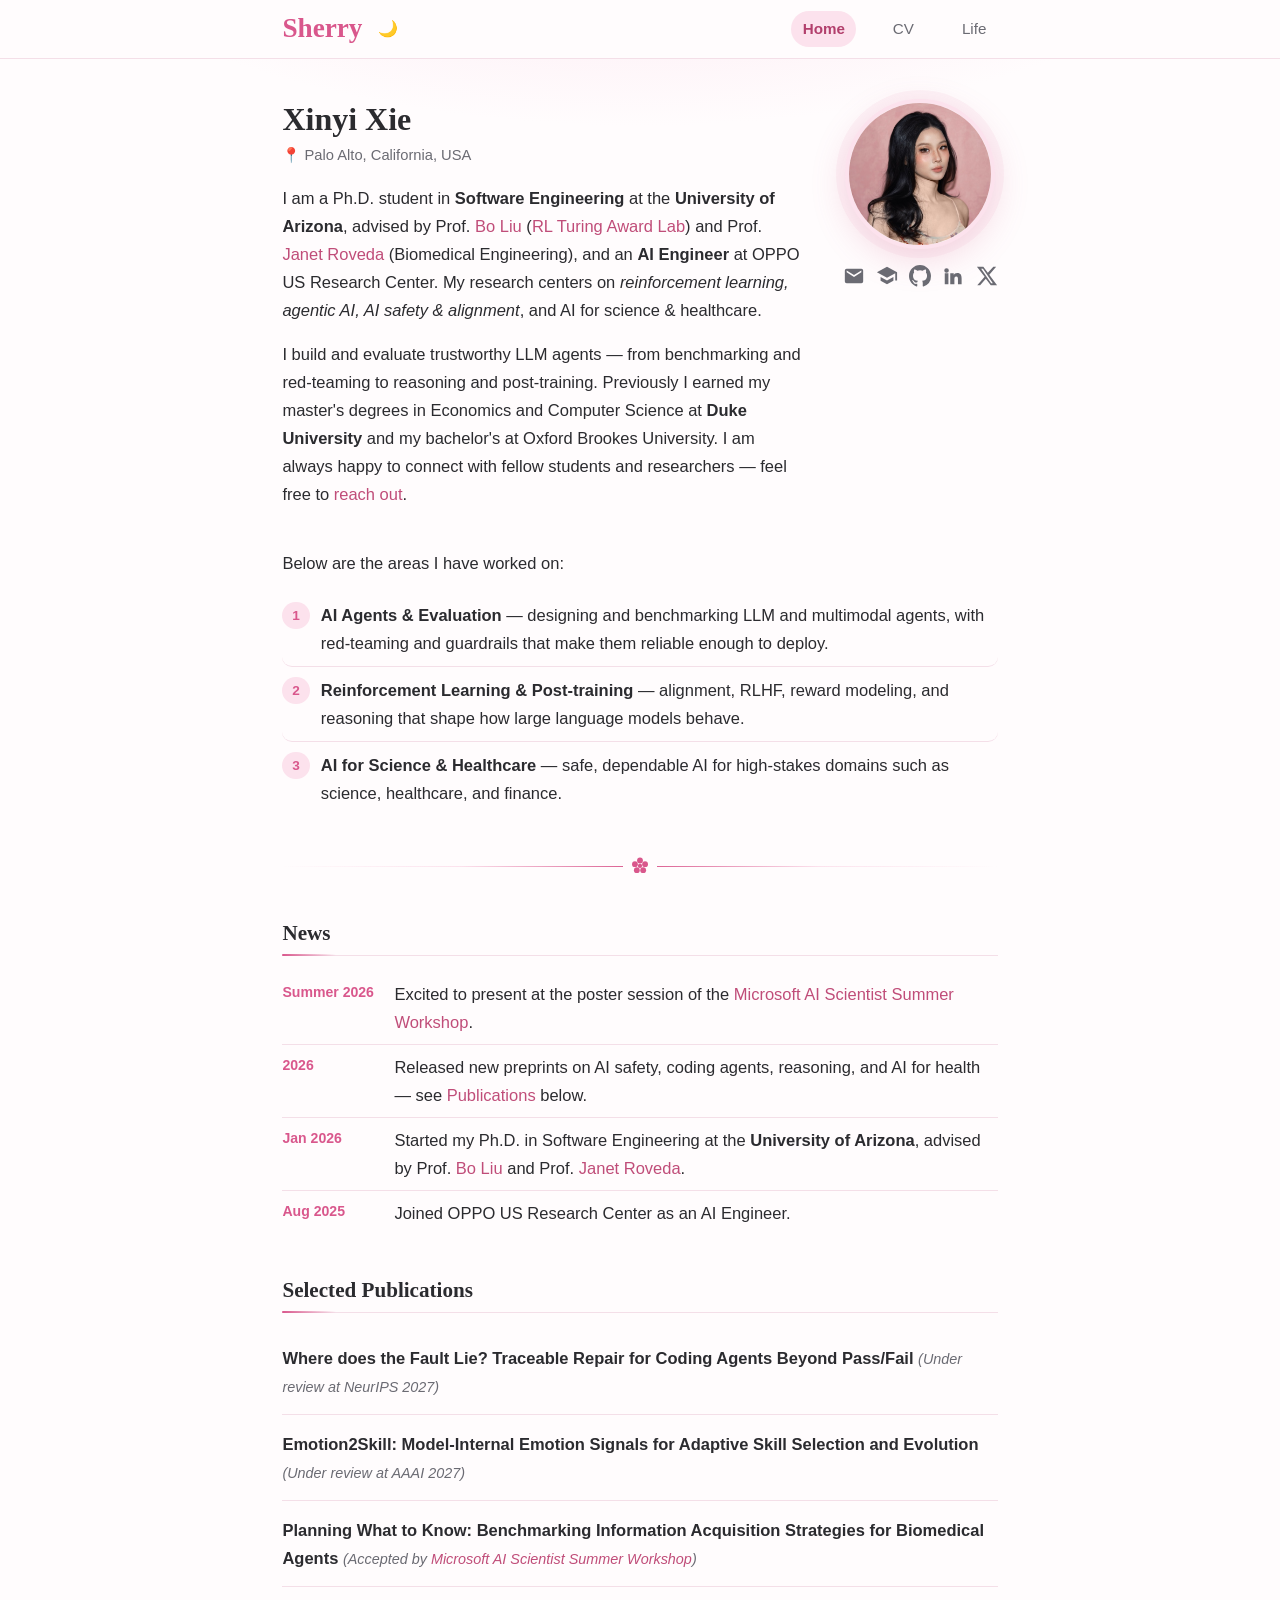
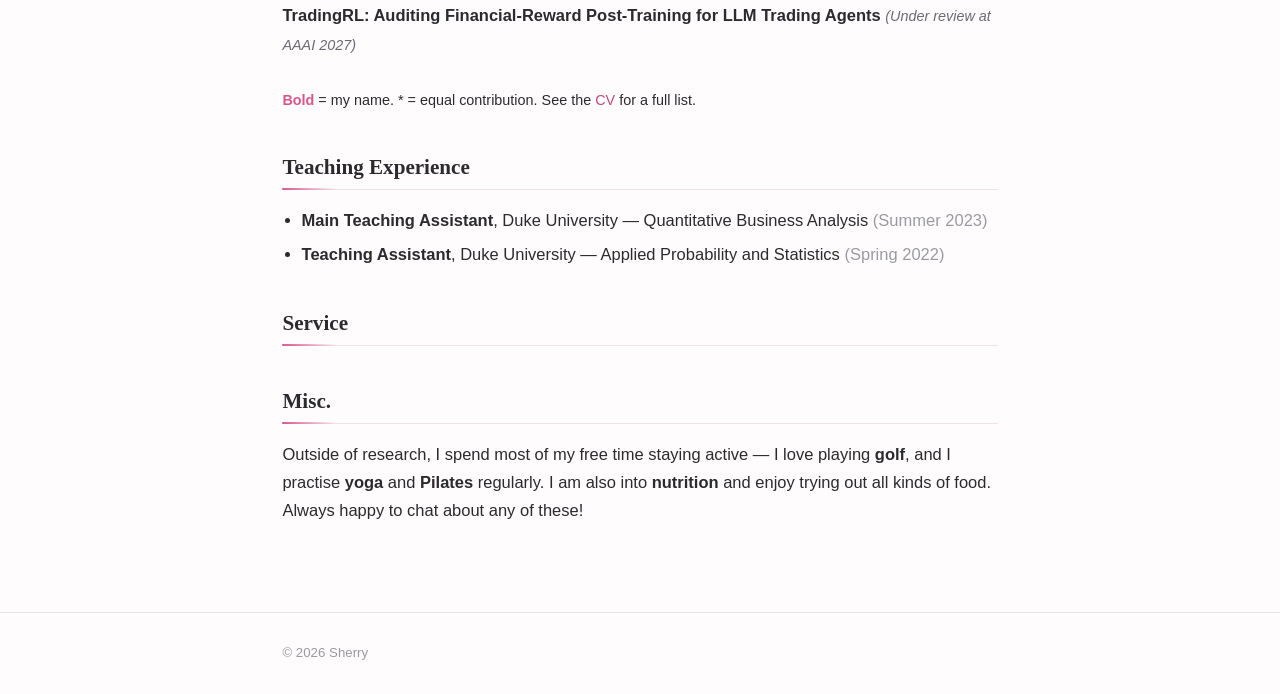
==== commit 6e277a57: "Home: bold Duke University in bio" ====
--- a/index.html
+++ b/index.html
@@ -65,7 +65,8 @@
               I build and evaluate trustworthy LLM agents — from benchmarking
               and red-teaming to reasoning and post-training. Previously I
               earned my master's degrees in Economics and Computer Science at
-              Duke University and my bachelor's at Oxford Brookes University. I
+              <strong>Duke University</strong> and my bachelor's at Oxford
+              Brookes University. I
               am always happy to connect with fellow students and researchers — feel free to
               <a href="mailto:techsherry888@gmail.com">reach out</a>.
             </p>
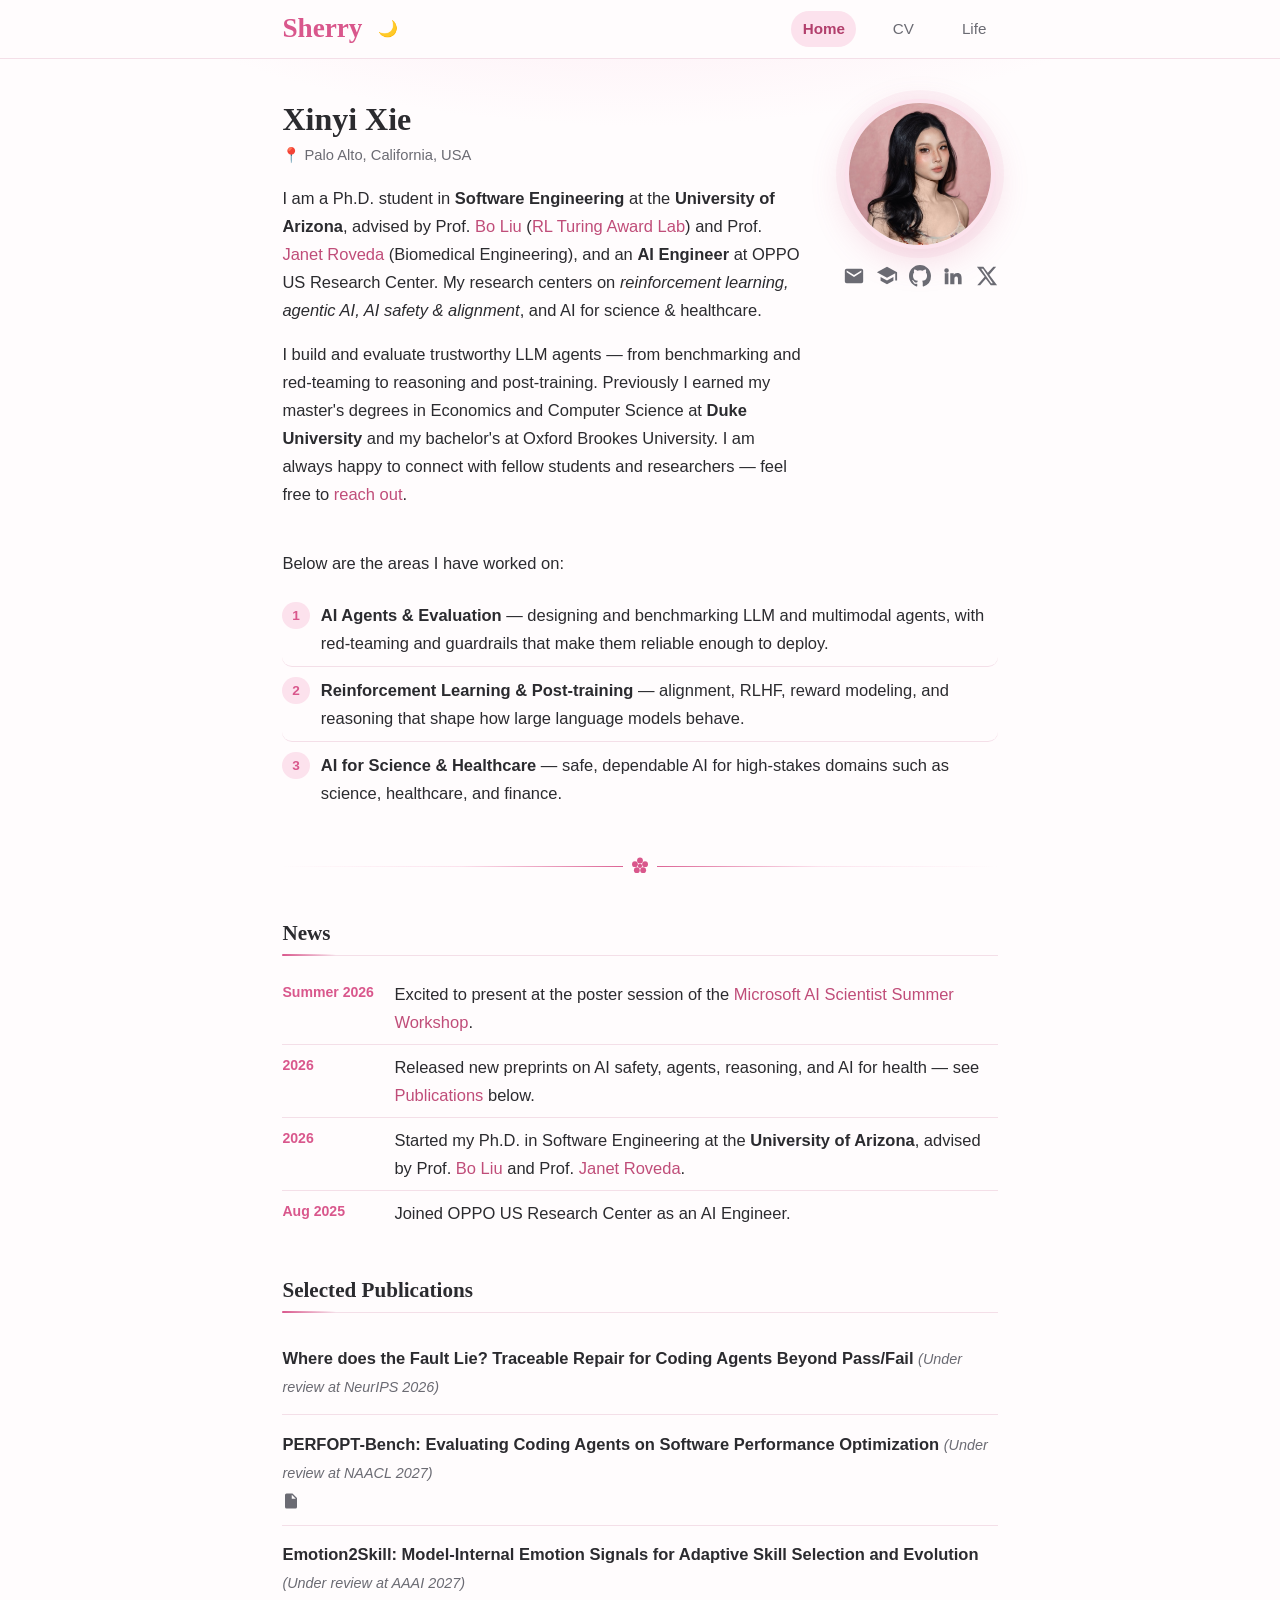
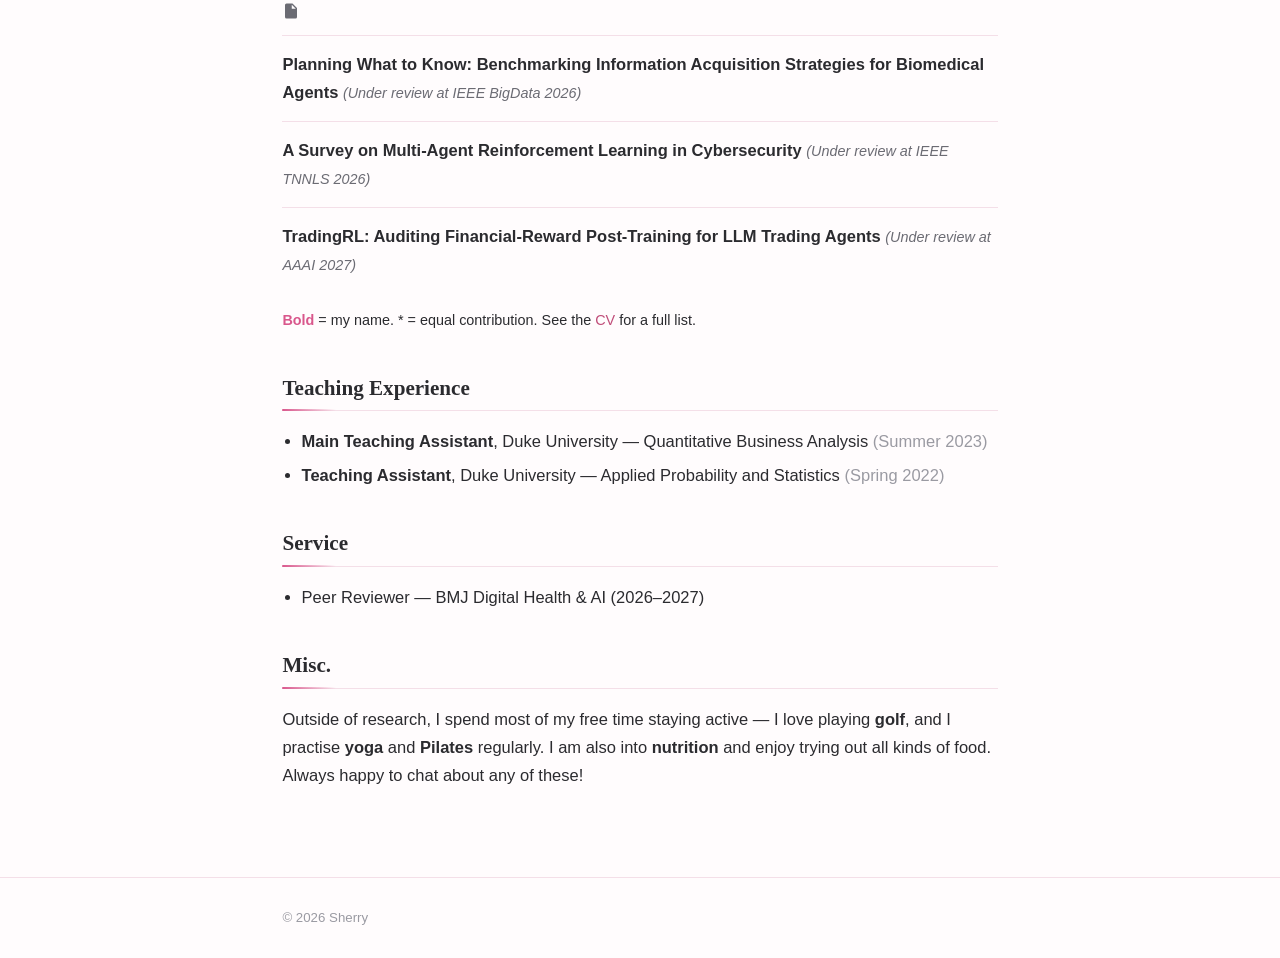
==== commit 8b9eb42d: "Service: add BMJ Digital Health & AI peer reviewer Co-Authored-By: Claude Opus 4.8 <noreply@anthropi" ====
--- a/index.html
+++ b/index.html
@@ -166,6 +166,11 @@
         <!-- Service (none yet — heading kept, content intentionally empty) -->
         <section class="section">
           <h2>Service</h2>
+          <ul class="plain-list">
+            <li>
+              Peer Reviewer — BMJ Digital Health &amp; AI (2026&ndash;2027)
+            </li>
+          </ul>
         </section>
 
         <!-- Misc. -->
--- a/assets/css/style.css
+++ b/assets/css/style.css
@@ -485,11 +485,30 @@
   vertical-align: middle;
 }
 .pub__links {
-  margin-top: 0.3rem;
+  margin-top: 0.4rem;
   font-size: 0.88rem;
   display: flex;
-  gap: 0.85rem;
+  align-items: center;
+  gap: 0.7rem;
   flex-wrap: wrap;
+}
+/* resource links shown as small icons (paper / code / project) */
+.pub__link {
+  color: var(--color-muted);
+  border-bottom: none;
+  display: inline-flex;
+  align-items: center;
+  transition: color 0.15s ease, transform 0.15s ease;
+}
+.pub__link:hover {
+  color: var(--color-accent);
+  border-bottom: none;
+  transform: translateY(-1px);
+}
+.pub__link svg {
+  width: 18px;
+  height: 18px;
+  display: block;
 }
 
 /* Simple list (service, misc) --------------------------------------------- */
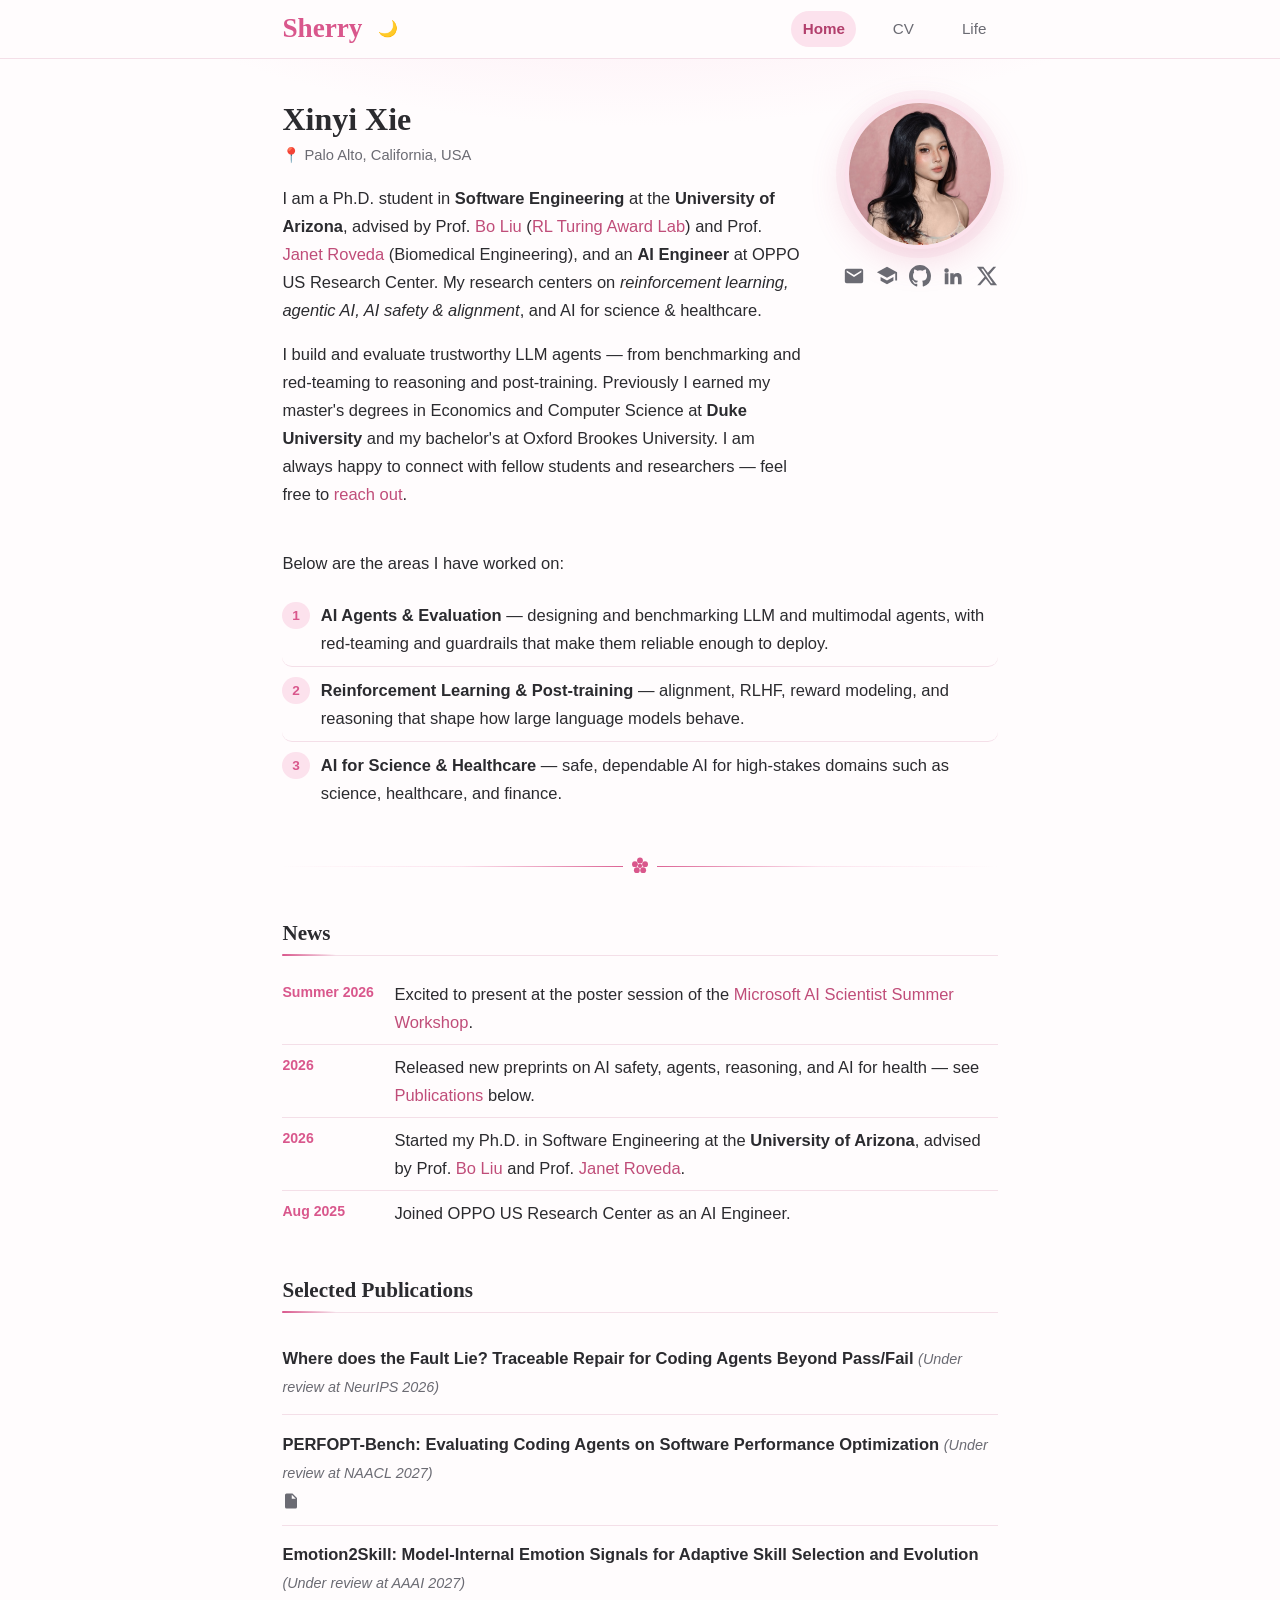
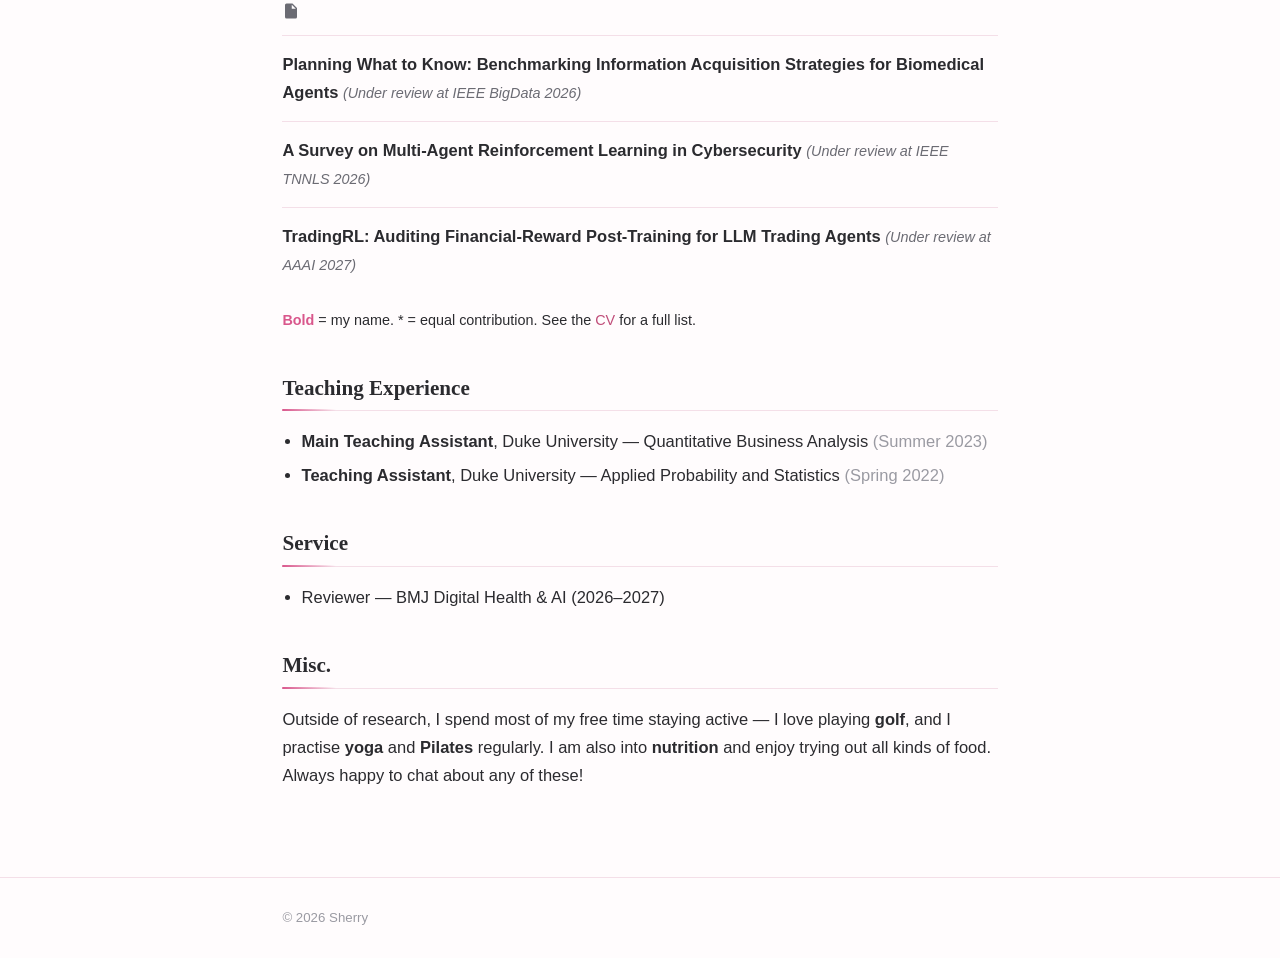
==== commit f89d874e: "Service: drop 'Peer' from reviewer role Co-Authored-By: Claude Opus 4.8 <noreply@anthropic.com>" ====
--- a/index.html
+++ b/index.html
@@ -168,7 +168,7 @@
           <h2>Service</h2>
           <ul class="plain-list">
             <li>
-              Peer Reviewer — BMJ Digital Health &amp; AI (2026&ndash;2027)
+              Reviewer — BMJ Digital Health &amp; AI (2026&ndash;2027)
             </li>
           </ul>
         </section>
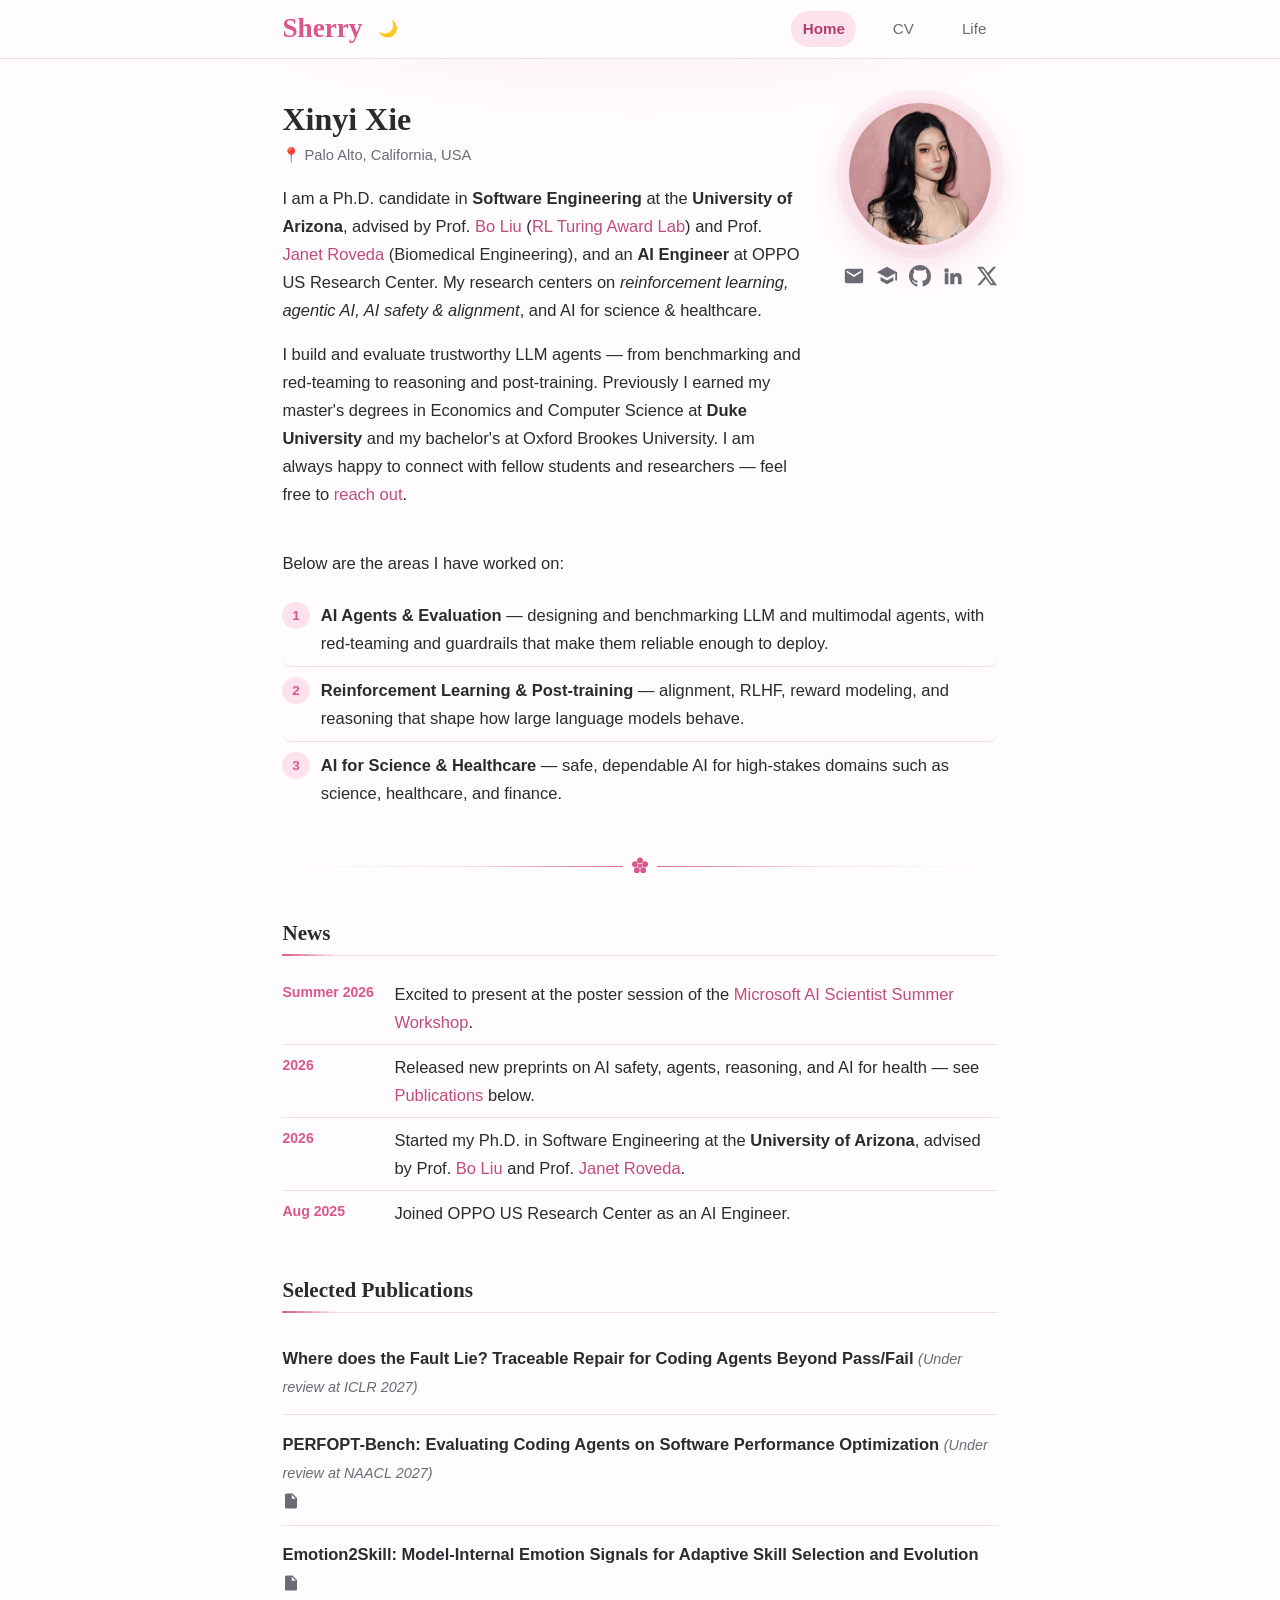
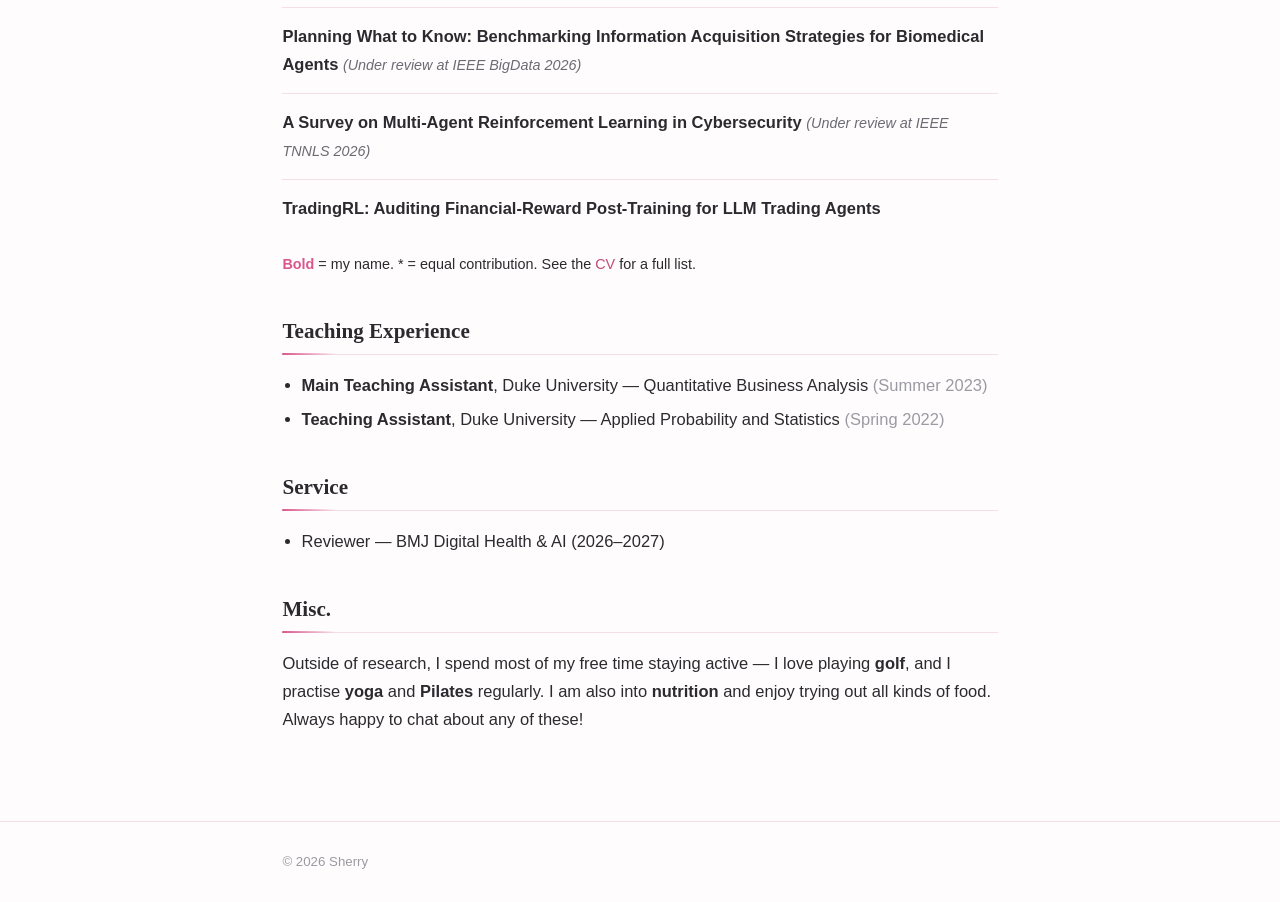
==== commit c4abfc1d: "Home: 'Ph.D. student' -> 'Ph.D. candidate' Co-Authored-By: Claude Opus 4.8 <noreply@anthropic.com>" ====
--- a/index.html
+++ b/index.html
@@ -6,7 +6,7 @@
     <title>Xinyi Xie</title>
     <meta
       name="description"
-      content="Xinyi Xie — PhD student in Software Engineering at the University of Arizona, working on reinforcement learning, agentic AI, and AI safety."
+      content="Xinyi Xie — PhD candidate in Software Engineering at the University of Arizona, working on reinforcement learning, agentic AI, and AI safety."
     />
     <link rel="icon" href="assets/icons/favicon.svg" />
     <link rel="stylesheet" href="assets/css/style.css" />
@@ -35,7 +35,7 @@
             <h1>Xinyi Xie</h1>
             <p class="profile__loc">📍 Palo Alto, California, USA</p>
             <p>
-              I am a Ph.D. student in <strong>Software Engineering</strong> at
+              I am a Ph.D. candidate in <strong>Software Engineering</strong> at
               the <strong>University of Arizona</strong>, advised by Prof.
               <a
                 href="https://ergodicmarkovian.github.io/main/"
